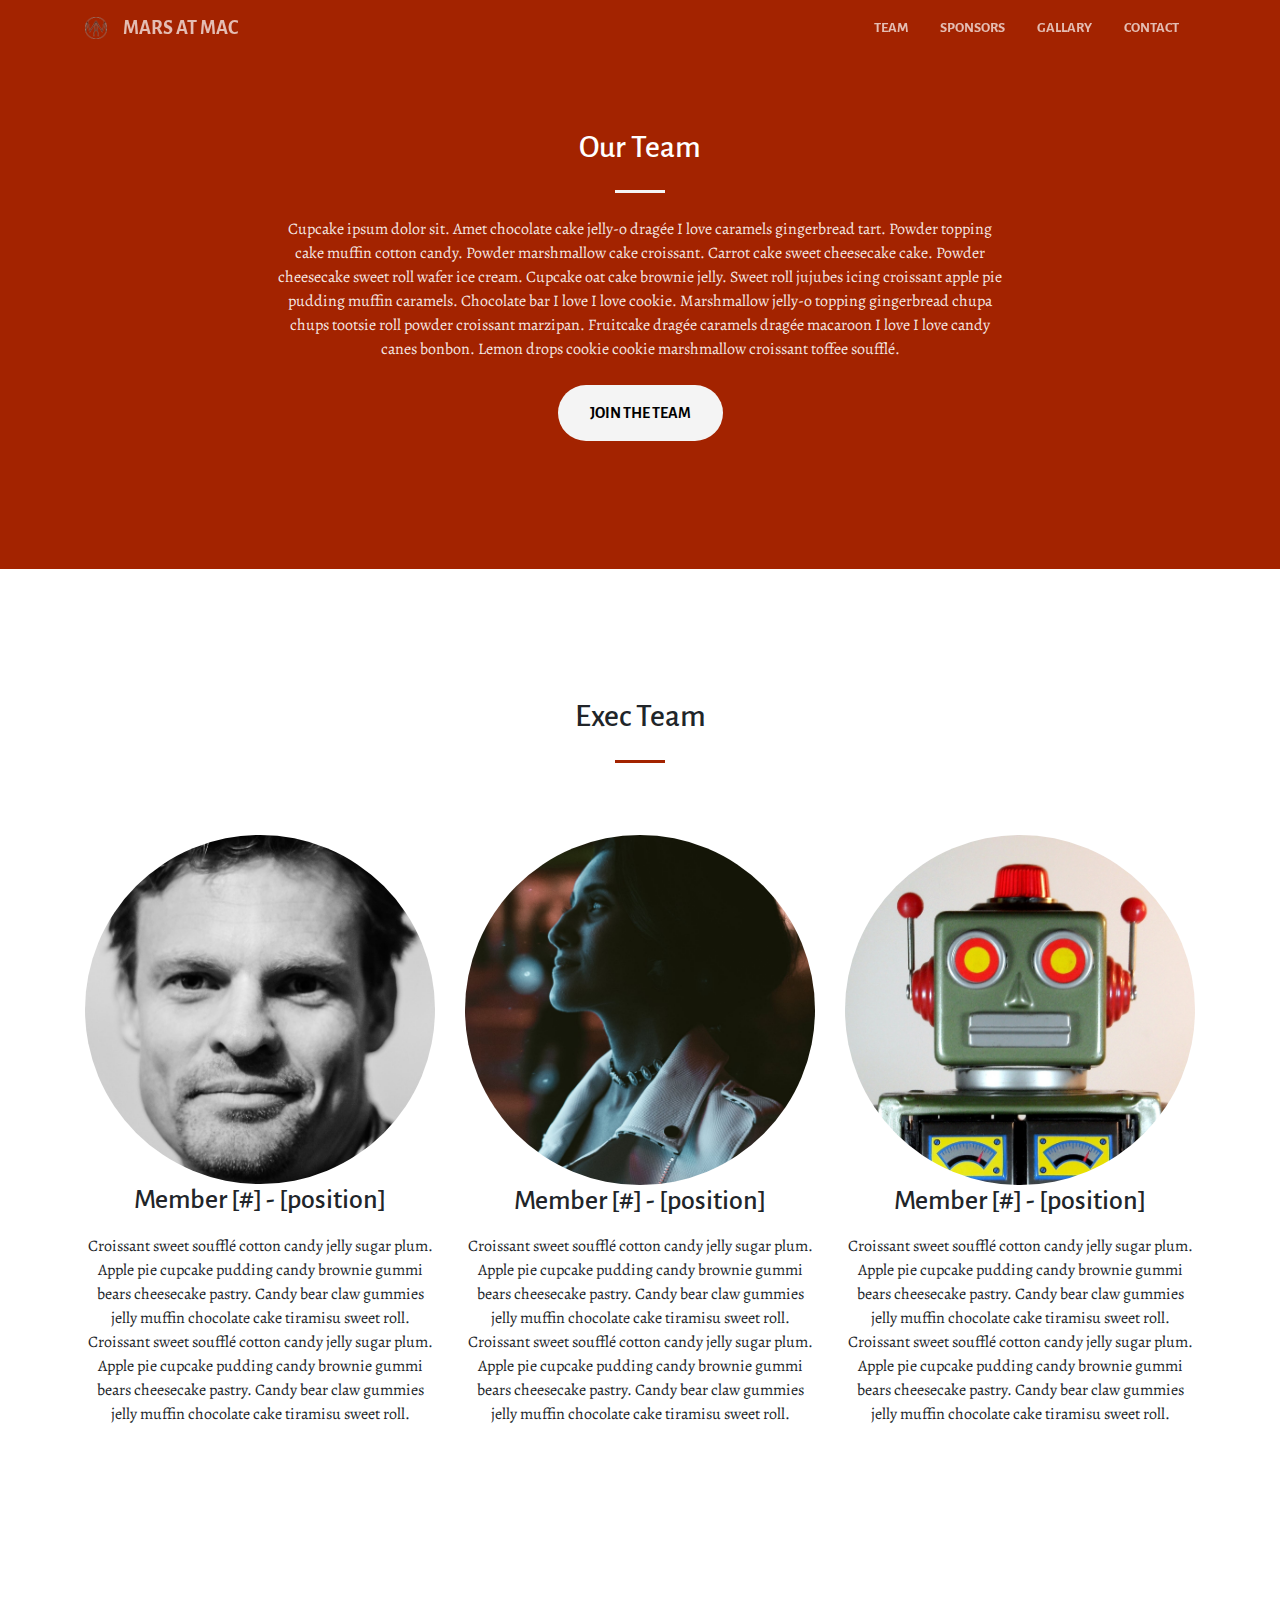
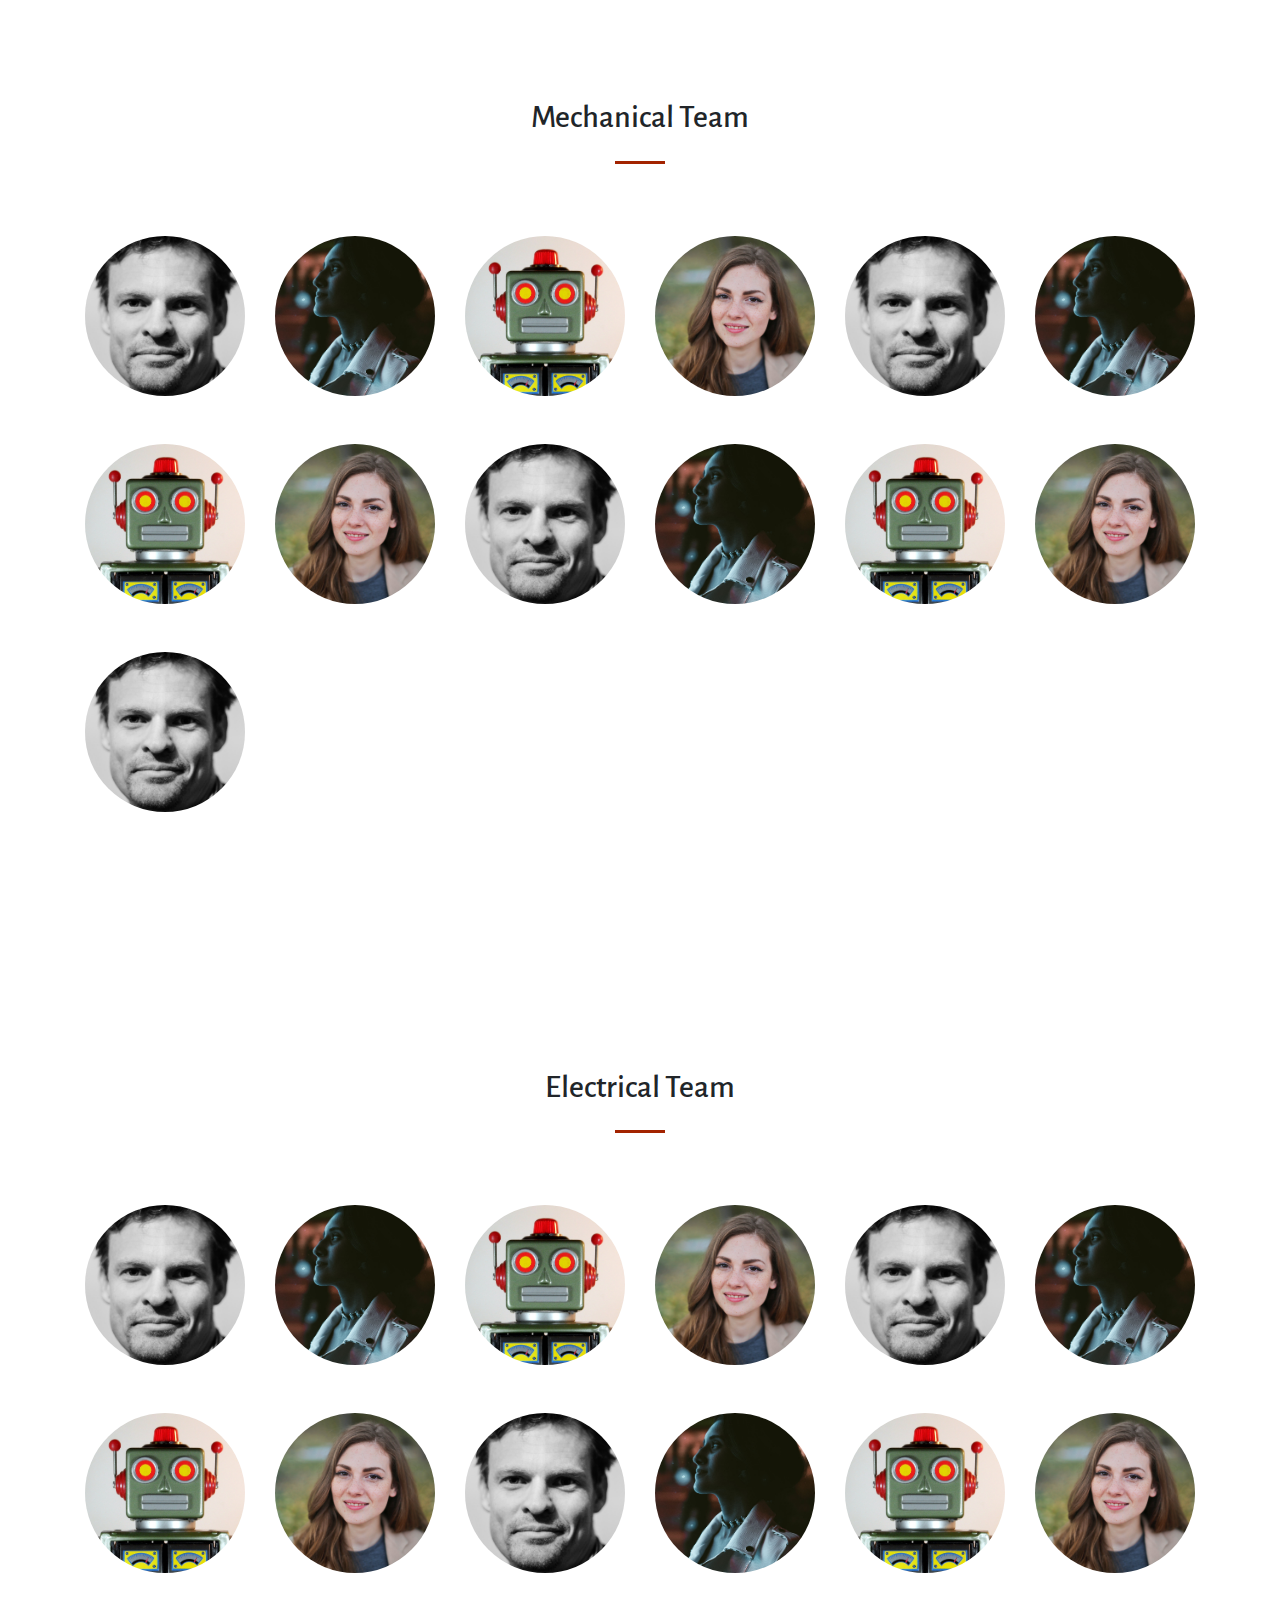
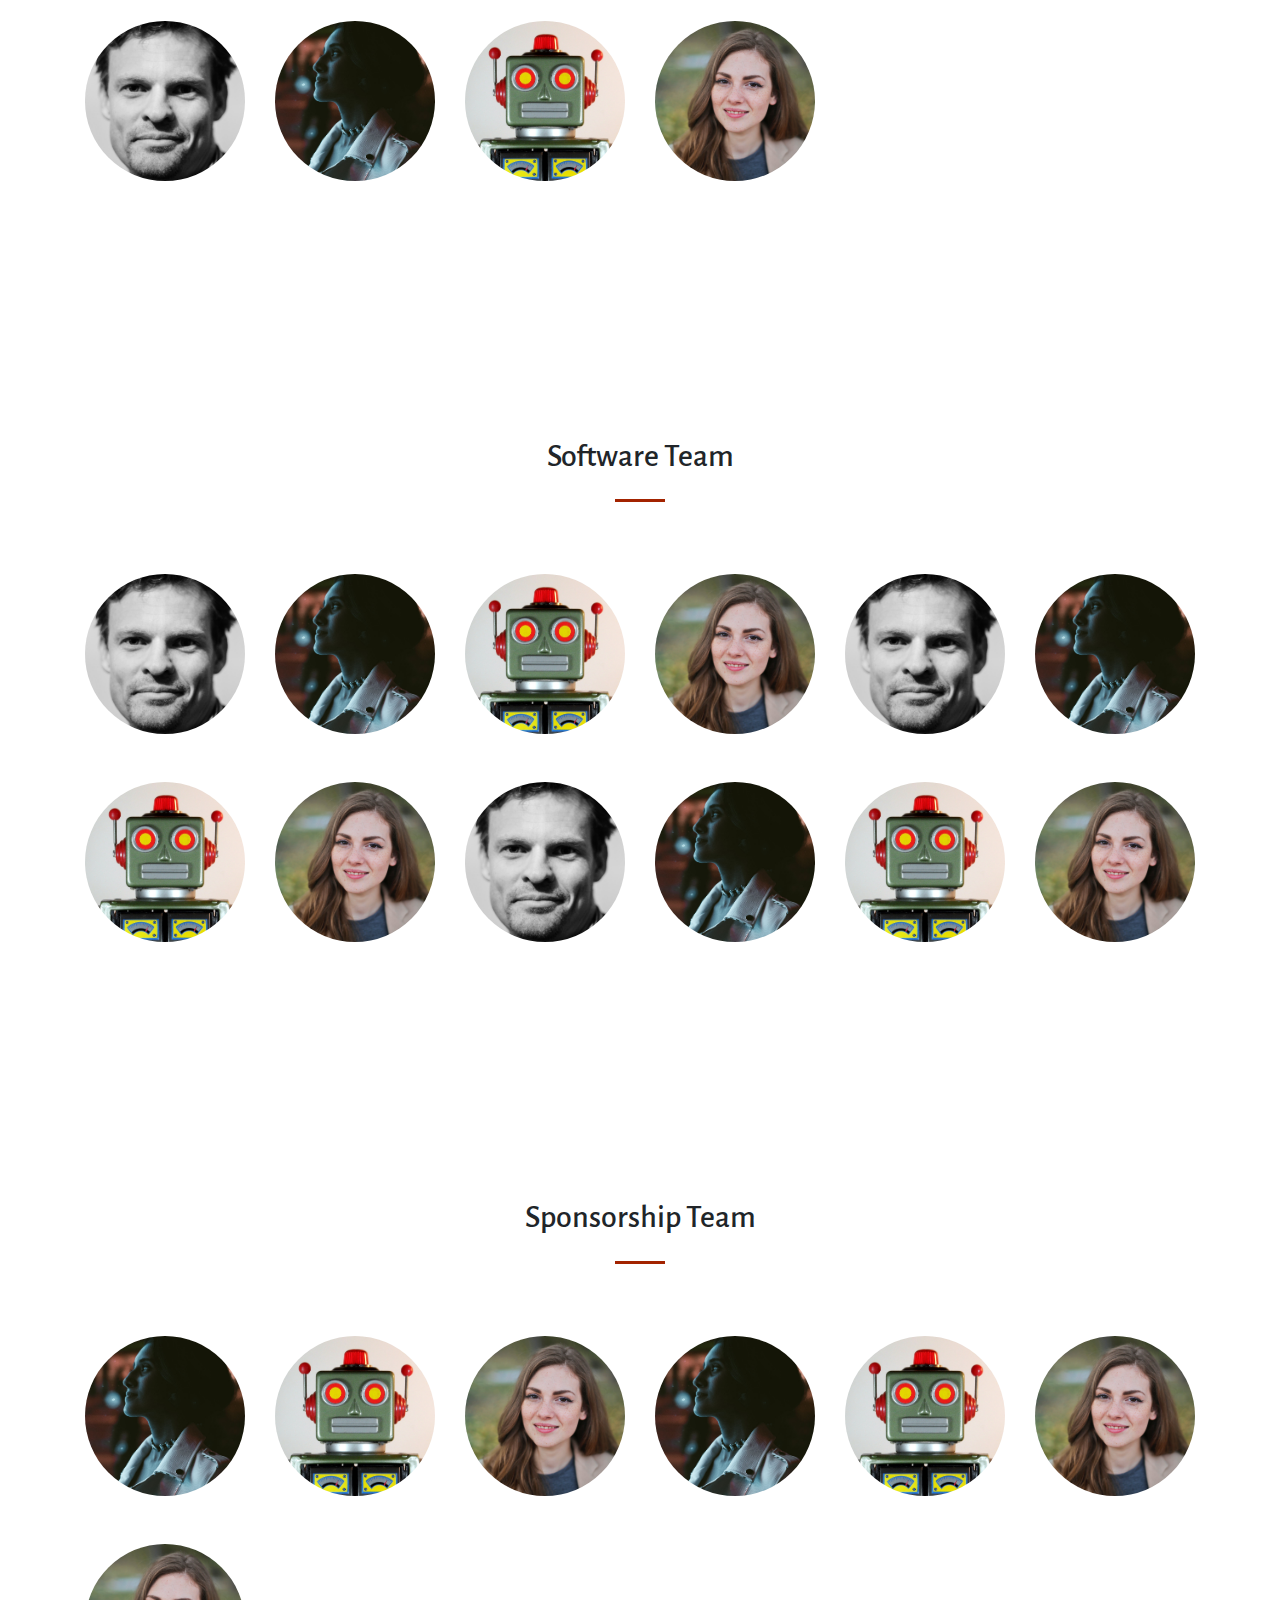
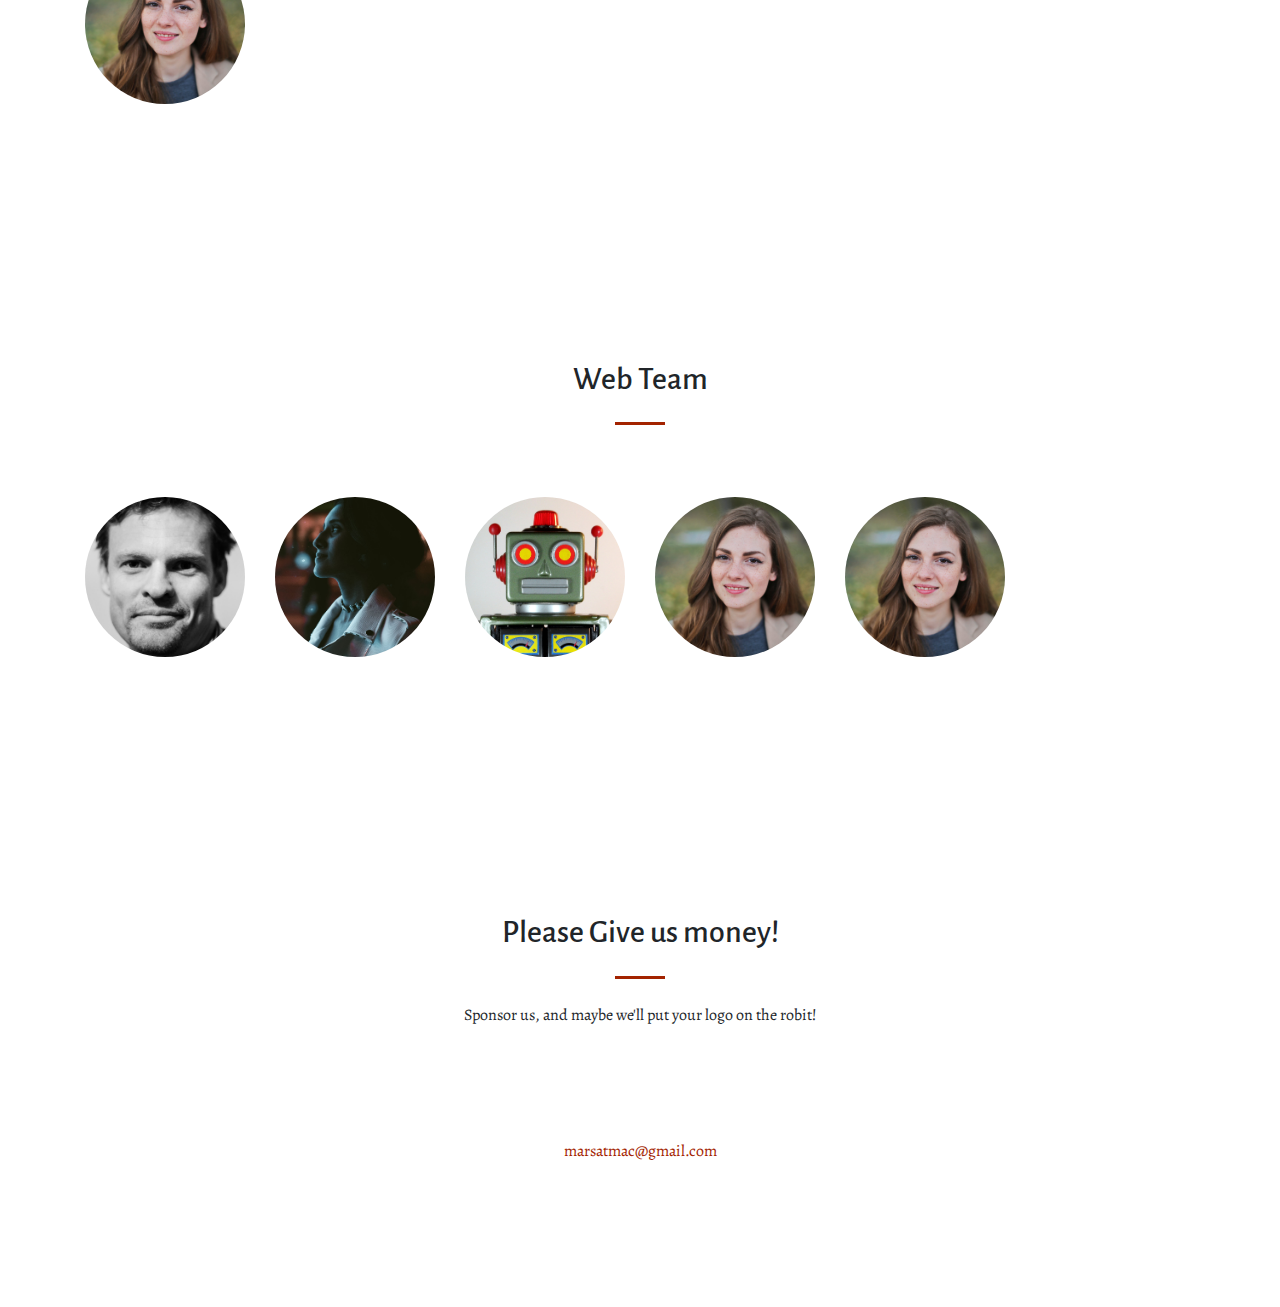
==== team.html @ 73c1f93f "First multilevel site update!" ====
<!DOCTYPE html>
<html lang="en">

<head>
    <meta charset="utf-8">
    <meta name="viewport" content="width=device-width, initial-scale=1, shrink-to-fit=no">
    <meta name="Position" content="">
    <meta name="author" content="">
    <title class="stroke">Mars at Mac - Team</title>
    <!-- Bootstrap core CSS -->
    <link href="vendor/bootstrap/css/bootstrap.css" rel="stylesheet">
    <!-- Custom fonts for this template -->
    <link href="vendor/font-awesome/css/font-awesome.min.css" rel="stylesheet" type="text/css">
    <link href="https://fonts.googleapis.com/css?family=Alegreya+Sans:300i,400,400i,500,500i" rel="stylesheet">
    <link href='https://fonts.googleapis.com/css?family=Alegreya:400,300,300italic,400italic,700,700italic,900,900italic' rel='stylesheet' type='text/css'>
    <!-- Plugin CSS -->
    <link href="vendor/magnific-popup/magnific-popup.css" rel="stylesheet">
    <!-- Custom styles for this template -->
    <link href="css/creative.css" rel="stylesheet">
    <link rel="shortcut icon" type="image/png" href="img/robit2.png">
</head>

<body id="page-top">
    <!-- Navigation -->
    <nav class="navbar navbar-expand-lg navbar-light fixed-top" id="mainNav">
        <div class="container">
            <img class="res navbar-brand js-scroll-trigger" src="img/faviconRed.png">
            <a class="navbar-brand js-scroll-trigger" href="/"> Mars at Mac</a>
            <button class="navbar-toggler navbar-toggler-right" type="button" data-toggle="collapse" data-target="#navbarResponsive" aria-controls="navbarResponsive" aria-expanded="false" aria-label="Toggle navigation">
                <span class="navbar-toggler-icon"></span>
            </button>
            <div class="collapse navbar-collapse" id="navbarResponsive">
                <ul class="navbar-nav ml-auto">
                    <li class="nav-item">
                        <a class="nav-link js-scroll-trigger" href="team.html">Team</a>
                    </li>
                    <li class="nav-item">
                        <a class="nav-link js-scroll-trigger" href="sponsors.html">Sponsors</a>
                    </li>
                    <li class="nav-item">
                        <a class="nav-link js-scroll-trigger" href="gallary.html">Gallary</a>
                    </li>
                    <li class="nav-item">
                        <a class="nav-link js-scroll-trigger" href="#contact">Contact</a>
                    </li>
                </ul>
            </div>
        </div>
    </nav>
    <section class="bg-primary" id="about">
        <div class="container">
            <div class="row">
                <div class="col-lg-8 mx-auto text-center">
                    <h2 class="section-heading text-white">Our Team</h2>
                    <hr class="light my-4">
                    <p class="text-faded mb-4">Cupcake ipsum dolor sit. Amet chocolate cake jelly-o dragée I love caramels gingerbread tart. Powder topping cake muffin cotton candy. Powder marshmallow cake croissant. Carrot cake sweet cheesecake cake. Powder cheesecake sweet roll wafer ice cream. Cupcake oat cake brownie jelly. Sweet roll jujubes icing croissant apple pie pudding muffin caramels. Chocolate bar I love I love cookie. Marshmallow jelly-o topping gingerbread chupa chups tootsie roll powder croissant marzipan. Fruitcake dragée caramels dragée macaroon I love I love candy canes bonbon. Lemon drops cookie cookie marshmallow croissant toffee soufflé.</p>
                    <a class="btn btn-light btn-xl js-scroll-trigger" href="#contact">Join the team</a>
                </div>
            </div>
        </div>
    </section>
    <section id="execTeam">
        <div class="container">
            <div class="row">
                <div class="col-lg-12 text-center">
                    <h2 class="section-heading">Exec Team</h2>
                    <hr class="my-4">
                </div>
            </div>
        </div>
        <div class="container">
            <div class="row">
                <div class="col-lg-4 col-md-12 text-center">
                    <div class="service-box mt-5 mx-auto">
                        <img src="/img/person-1.jpg" class="img-fluid rounded-circle">
                        <h3 class="mb-3">Member [#] - [position]</h3>
                        <p>Croissant sweet soufflé cotton candy jelly sugar plum. Apple pie cupcake pudding candy brownie gummi bears cheesecake pastry. Candy bear claw gummies jelly muffin chocolate cake tiramisu sweet roll. Croissant sweet soufflé cotton candy jelly sugar plum. Apple pie cupcake pudding candy brownie gummi bears cheesecake pastry. Candy bear claw gummies jelly muffin chocolate cake tiramisu sweet roll.</p>
                    </div>
                </div>
                <div class="col-lg-4 col-md-12 text-center">
                    <div class="service-box mt-5 mx-auto">
                        <img src="/img/person-2.jpg" class="img-fluid rounded-circle">
                        <h3 class="mb-3">Member [#] - [position]</h3>
                        <p>Croissant sweet soufflé cotton candy jelly sugar plum. Apple pie cupcake pudding candy brownie gummi bears cheesecake pastry. Candy bear claw gummies jelly muffin chocolate cake tiramisu sweet roll. Croissant sweet soufflé cotton candy jelly sugar plum. Apple pie cupcake pudding candy brownie gummi bears cheesecake pastry. Candy bear claw gummies jelly muffin chocolate cake tiramisu sweet roll.</p>
                    </div>
                </div>
                <div class="col-lg-4 col-md-12 text-center">
                    <div class="service-box mt-5 mx-auto">
                        <img src="/img/robit1.jpg" class="img-fluid rounded-circle">
                        <h3 class="mb-3">Member [#] - [position]</h3>
                        <p>Croissant sweet soufflé cotton candy jelly sugar plum. Apple pie cupcake pudding candy brownie gummi bears cheesecake pastry. Candy bear claw gummies jelly muffin chocolate cake tiramisu sweet roll. Croissant sweet soufflé cotton candy jelly sugar plum. Apple pie cupcake pudding candy brownie gummi bears cheesecake pastry. Candy bear claw gummies jelly muffin chocolate cake tiramisu sweet roll.</p>
                    </div>
                </div>
            </div>
        </div>
    </section>
    <section id="mechanical">
        <div class="container">
            <div class="row">
                <div class="col-lg-12 text-center">
                    <h2 class="section-heading">Mechanical Team</h2>
                    <hr class="my-4">
                </div>
            </div>
        </div>
        <div class="container">
            <div class="row">
                <div class="col-lg-2 col-md-6 text-center">
                    <div class="service-box mt-5 mx-auto">
                        <a class="portfolio-box" href="/img/person-.jpg">
                            <div class="portfolio-box-caption rounded-circle">
                                <div class="portfolio-box-caption-content">
                                    <div class="project-category text-faded">
                                        Name
                                    </div>
                                    <div class="project-name">
                                        Position
                                    </div>
                                </div>
                            </div>
                            <img src="/img/person-1.jpg" class="img-fluid rounded-circle">
                        </a>
                    </div>
                </div>
                <div class="col-lg-2 col-md-6 text-center">
                    <div class="service-box mt-5 mx-auto">
                        <a class="portfolio-box" href="/img/person-.jpg">
                            <div class="portfolio-box-caption rounded-circle">
                                <div class="portfolio-box-caption-content">
                                    <div class="project-category text-faded">
                                        Name
                                    </div>
                                    <div class="project-name">
                                        Position
                                    </div>
                                </div>
                            </div>
                            <img src="/img/person-2.jpg" class="img-fluid rounded-circle">
                        </a>
                    </div>
                </div>
                <div class="col-lg-2 col-md-6 text-center">
                    <div class="service-box mt-5 mx-auto">
                        <a class="portfolio-box" href="/img/person-.jpg">
                            <div class="portfolio-box-caption rounded-circle">
                                <div class="portfolio-box-caption-content">
                                    <div class="project-category text-faded">
                                        Name
                                    </div>
                                    <div class="project-name">
                                        Position
                                    </div>
                                </div>
                            </div>
                            <img src="/img/robit1.jpg" class="img-fluid rounded-circle">
                        </a>
                    </div>
                </div>
                <div class="col-lg-2 col-md-6 text-center">
                    <div class="service-box mt-5 mx-auto">
                        <a class="portfolio-box" href="/img/person-.jpg">
                            <div class="portfolio-box-caption rounded-circle">
                                <div class="portfolio-box-caption-content">
                                    <div class="project-category text-faded">
                                        Name
                                    </div>
                                    <div class="project-name">
                                        Position
                                    </div>
                                </div>
                            </div>
                            <img src="/img/person-3.jpg" class="img-fluid rounded-circle">
                        </a>
                    </div>
                </div>
                <div class="col-lg-2 col-md-6 text-center">
                    <div class="service-box mt-5 mx-auto">
                        <a class="portfolio-box" href="/img/person-.jpg">
                            <div class="portfolio-box-caption rounded-circle">
                                <div class="portfolio-box-caption-content">
                                    <div class="project-category text-faded">
                                        Name
                                    </div>
                                    <div class="project-name">
                                        Position
                                    </div>
                                </div>
                            </div>
                            <img src="/img/person-1.jpg" class="img-fluid rounded-circle">
                        </a>
                    </div>
                </div>
                <div class="col-lg-2 col-md-6 text-center">
                    <div class="service-box mt-5 mx-auto">
                        <a class="portfolio-box" href="/img/person-.jpg">
                            <div class="portfolio-box-caption rounded-circle">
                                <div class="portfolio-box-caption-content">
                                    <div class="project-category text-faded">
                                        Name
                                    </div>
                                    <div class="project-name">
                                        Position
                                    </div>
                                </div>
                            </div>
                            <img src="/img/person-2.jpg" class="img-fluid rounded-circle">
                        </a>
                    </div>
                </div>
                <div class="col-lg-2 col-md-6 text-center">
                    <div class="service-box mt-5 mx-auto">
                        <a class="portfolio-box" href="/img/person-.jpg">
                            <div class="portfolio-box-caption rounded-circle">
                                <div class="portfolio-box-caption-content">
                                    <div class="project-category text-faded">
                                        Name
                                    </div>
                                    <div class="project-name">
                                        Position
                                    </div>
                                </div>
                            </div>
                            <img src="/img/robit1.jpg" class="img-fluid rounded-circle">
                        </a>
                    </div>
                </div>
                <div class="col-lg-2 col-md-6 text-center">
                    <div class="service-box mt-5 mx-auto">
                        <a class="portfolio-box" href="/img/person-.jpg">
                            <div class="portfolio-box-caption rounded-circle">
                                <div class="portfolio-box-caption-content">
                                    <div class="project-category text-faded">
                                        Name
                                    </div>
                                    <div class="project-name">
                                        Position
                                    </div>
                                </div>
                            </div>
                            <img src="/img/person-3.jpg" class="img-fluid rounded-circle">
                        </a>
                    </div>
                </div>
                <div class="col-lg-2 col-md-6 text-center">
                    <div class="service-box mt-5 mx-auto">
                        <a class="portfolio-box" href="/img/person-.jpg">
                            <div class="portfolio-box-caption rounded-circle">
                                <div class="portfolio-box-caption-content">
                                    <div class="project-category text-faded">
                                        Name
                                    </div>
                                    <div class="project-name">
                                        Position
                                    </div>
                                </div>
                            </div>
                            <img src="/img/person-1.jpg" class="img-fluid rounded-circle">
                        </a>
                    </div>
                </div>
                <div class="col-lg-2 col-md-6 text-center">
                    <div class="service-box mt-5 mx-auto">
                        <a class="portfolio-box" href="/img/person-.jpg">
                            <div class="portfolio-box-caption rounded-circle">
                                <div class="portfolio-box-caption-content">
                                    <div class="project-category text-faded">
                                        Name
                                    </div>
                                    <div class="project-name">
                                        Position
                                    </div>
                                </div>
                            </div>
                            <img src="/img/person-2.jpg" class="img-fluid rounded-circle">
                        </a>
                    </div>
                </div>
                <div class="col-lg-2 col-md-6 text-center">
                    <div class="service-box mt-5 mx-auto">
                        <a class="portfolio-box" href="/img/person-.jpg">
                            <div class="portfolio-box-caption rounded-circle">
                                <div class="portfolio-box-caption-content">
                                    <div class="project-category text-faded">
                                        Name
                                    </div>
                                    <div class="project-name">
                                        Position
                                    </div>
                                </div>
                            </div>
                            <img src="/img/robit1.jpg" class="img-fluid rounded-circle">
                        </a>
                    </div>
                </div>
                <div class="col-lg-2 col-md-6 text-center">
                    <div class="service-box mt-5 mx-auto">
                        <a class="portfolio-box" href="/img/person-.jpg">
                            <div class="portfolio-box-caption rounded-circle">
                                <div class="portfolio-box-caption-content">
                                    <div class="project-category text-faded">
                                        Name
                                    </div>
                                    <div class="project-name">
                                        Position
                                    </div>
                                </div>
                            </div>
                            <img src="/img/person-3.jpg" class="img-fluid rounded-circle">
                        </a>
                    </div>
                </div>
                <div class="col-lg-2 col-md-6 text-center">
                    <div class="service-box mt-5 mx-auto">
                        <a class="portfolio-box" href="/img/person-.jpg">
                            <div class="portfolio-box-caption rounded-circle">
                                <div class="portfolio-box-caption-content">
                                    <div class="project-category text-faded">
                                        Name
                                    </div>
                                    <div class="project-name">
                                        Position
                                    </div>
                                </div>
                            </div>
                            <img src="/img/person-1.jpg" class="img-fluid rounded-circle">
                        </a>
                    </div>
                </div>
            </div>
        </div>
    </section>
    <section id="electrical">
        <div class="container">
            <div class="row">
                <div class="col-lg-12 text-center">
                    <h2 class="section-heading">Electrical Team</h2>
                    <hr class="my-4">
                </div>
            </div>
        </div>
        <div class="container">
            <div class="row">
                <div class="col-lg-2 col-md-6 text-center">
                    <div class="service-box mt-5 mx-auto">
                        <a class="portfolio-box" href="/img/person-.jpg">
                            <div class="portfolio-box-caption rounded-circle">
                                <div class="portfolio-box-caption-content">
                                    <div class="project-category text-faded">
                                        Name
                                    </div>
                                    <div class="project-name">
                                        Position
                                    </div>
                                </div>
                            </div>
                            <img src="/img/person-1.jpg" class="img-fluid rounded-circle">
                        </a>
                    </div>
                </div>
                <div class="col-lg-2 col-md-6 text-center">
                    <div class="service-box mt-5 mx-auto">
                        <a class="portfolio-box" href="/img/person-.jpg">
                            <div class="portfolio-box-caption rounded-circle">
                                <div class="portfolio-box-caption-content">
                                    <div class="project-category text-faded">
                                        Name
                                    </div>
                                    <div class="project-name">
                                        Position
                                    </div>
                                </div>
                            </div>
                            <img src="/img/person-2.jpg" class="img-fluid rounded-circle">
                        </a>
                    </div>
                </div>
                <div class="col-lg-2 col-md-6 text-center">
                    <div class="service-box mt-5 mx-auto">
                        <a class="portfolio-box" href="/img/person-.jpg">
                            <div class="portfolio-box-caption rounded-circle">
                                <div class="portfolio-box-caption-content">
                                    <div class="project-category text-faded">
                                        Name
                                    </div>
                                    <div class="project-name">
                                        Position
                                    </div>
                                </div>
                            </div>
                            <img src="/img/robit1.jpg" class="img-fluid rounded-circle">
                        </a>
                    </div>
                </div>
                <div class="col-lg-2 col-md-6 text-center">
                    <div class="service-box mt-5 mx-auto">
                        <a class="portfolio-box" href="/img/person-.jpg">
                            <div class="portfolio-box-caption rounded-circle">
                                <div class="portfolio-box-caption-content">
                                    <div class="project-category text-faded">
                                        Name
                                    </div>
                                    <div class="project-name">
                                        Position
                                    </div>
                                </div>
                            </div>
                            <img src="/img/person-3.jpg" class="img-fluid rounded-circle">
                        </a>
                    </div>
                </div>
                <div class="col-lg-2 col-md-6 text-center">
                    <div class="service-box mt-5 mx-auto">
                        <a class="portfolio-box" href="/img/person-.jpg">
                            <div class="portfolio-box-caption rounded-circle">
                                <div class="portfolio-box-caption-content">
                                    <div class="project-category text-faded">
                                        Name
                                    </div>
                                    <div class="project-name">
                                        Position
                                    </div>
                                </div>
                            </div>
                            <img src="/img/person-1.jpg" class="img-fluid rounded-circle">
                        </a>
                    </div>
                </div>
                <div class="col-lg-2 col-md-6 text-center">
                    <div class="service-box mt-5 mx-auto">
                        <a class="portfolio-box" href="/img/person-.jpg">
                            <div class="portfolio-box-caption rounded-circle">
                                <div class="portfolio-box-caption-content">
                                    <div class="project-category text-faded">
                                        Name
                                    </div>
                                    <div class="project-name">
                                        Position
                                    </div>
                                </div>
                            </div>
                            <img src="/img/person-2.jpg" class="img-fluid rounded-circle">
                        </a>
                    </div>
                </div>
                <div class="col-lg-2 col-md-6 text-center">
                    <div class="service-box mt-5 mx-auto">
                        <a class="portfolio-box" href="/img/person-.jpg">
                            <div class="portfolio-box-caption rounded-circle">
                                <div class="portfolio-box-caption-content">
                                    <div class="project-category text-faded">
                                        Name
                                    </div>
                                    <div class="project-name">
                                        Position
                                    </div>
                                </div>
                            </div>
                            <img src="/img/robit1.jpg" class="img-fluid rounded-circle">
                        </a>
                    </div>
                </div>
                <div class="col-lg-2 col-md-6 text-center">
                    <div class="service-box mt-5 mx-auto">
                        <a class="portfolio-box" href="/img/person-.jpg">
                            <div class="portfolio-box-caption rounded-circle">
                                <div class="portfolio-box-caption-content">
                                    <div class="project-category text-faded">
                                        Name
                                    </div>
                                    <div class="project-name">
                                        Position
                                    </div>
                                </div>
                            </div>
                            <img src="/img/person-3.jpg" class="img-fluid rounded-circle">
                        </a>
                    </div>
                </div>
                <div class="col-lg-2 col-md-6 text-center">
                    <div class="service-box mt-5 mx-auto">
                        <a class="portfolio-box" href="/img/person-.jpg">
                            <div class="portfolio-box-caption rounded-circle">
                                <div class="portfolio-box-caption-content">
                                    <div class="project-category text-faded">
                                        Name
                                    </div>
                                    <div class="project-name">
                                        Position
                                    </div>
                                </div>
                            </div>
                            <img src="/img/person-1.jpg" class="img-fluid rounded-circle">
                        </a>
                    </div>
                </div>
                <div class="col-lg-2 col-md-6 text-center">
                    <div class="service-box mt-5 mx-auto">
                        <a class="portfolio-box" href="/img/person-.jpg">
                            <div class="portfolio-box-caption rounded-circle">
                                <div class="portfolio-box-caption-content">
                                    <div class="project-category text-faded">
                                        Name
                                    </div>
                                    <div class="project-name">
                                        Position
                                    </div>
                                </div>
                            </div>
                            <img src="/img/person-2.jpg" class="img-fluid rounded-circle">
                        </a>
                    </div>
                </div>
                <div class="col-lg-2 col-md-6 text-center">
                    <div class="service-box mt-5 mx-auto">
                        <a class="portfolio-box" href="/img/person-.jpg">
                            <div class="portfolio-box-caption rounded-circle">
                                <div class="portfolio-box-caption-content">
                                    <div class="project-category text-faded">
                                        Name
                                    </div>
                                    <div class="project-name">
                                        Position
                                    </div>
                                </div>
                            </div>
                            <img src="/img/robit1.jpg" class="img-fluid rounded-circle">
                        </a>
                    </div>
                </div>
                <div class="col-lg-2 col-md-6 text-center">
                    <div class="service-box mt-5 mx-auto">
                        <a class="portfolio-box" href="/img/person-.jpg">
                            <div class="portfolio-box-caption rounded-circle">
                                <div class="portfolio-box-caption-content">
                                    <div class="project-category text-faded">
                                        Name
                                    </div>
                                    <div class="project-name">
                                        Position
                                    </div>
                                </div>
                            </div>
                            <img src="/img/person-3.jpg" class="img-fluid rounded-circle">
                        </a>
                    </div>
                </div>
                <div class="col-lg-2 col-md-6 text-center">
                    <div class="service-box mt-5 mx-auto">
                        <a class="portfolio-box" href="/img/person-.jpg">
                            <div class="portfolio-box-caption rounded-circle">
                                <div class="portfolio-box-caption-content">
                                    <div class="project-category text-faded">
                                        Name
                                    </div>
                                    <div class="project-name">
                                        Position
                                    </div>
                                </div>
                            </div>
                            <img src="/img/person-1.jpg" class="img-fluid rounded-circle">
                        </a>
                    </div>
                </div>
                <div class="col-lg-2 col-md-6 text-center">
                    <div class="service-box mt-5 mx-auto">
                        <a class="portfolio-box" href="/img/person-.jpg">
                            <div class="portfolio-box-caption rounded-circle">
                                <div class="portfolio-box-caption-content">
                                    <div class="project-category text-faded">
                                        Name
                                    </div>
                                    <div class="project-name">
                                        Position
                                    </div>
                                </div>
                            </div>
                            <img src="/img/person-2.jpg" class="img-fluid rounded-circle">
                        </a>
                    </div>
                </div>
                <div class="col-lg-2 col-md-6 text-center">
                    <div class="service-box mt-5 mx-auto">
                        <a class="portfolio-box" href="/img/person-.jpg">
                            <div class="portfolio-box-caption rounded-circle">
                                <div class="portfolio-box-caption-content">
                                    <div class="project-category text-faded">
                                        Name
                                    </div>
                                    <div class="project-name">
                                        Position
                                    </div>
                                </div>
                            </div>
                            <img src="/img/robit1.jpg" class="img-fluid rounded-circle">
                        </a>
                    </div>
                </div>
                <div class="col-lg-2 col-md-6 text-center">
                    <div class="service-box mt-5 mx-auto">
                        <a class="portfolio-box" href="/img/person-.jpg">
                            <div class="portfolio-box-caption rounded-circle">
                                <div class="portfolio-box-caption-content">
                                    <div class="project-category text-faded">
                                        Name
                                    </div>
                                    <div class="project-name">
                                        Position
                                    </div>
                                </div>
                            </div>
                            <img src="/img/person-3.jpg" class="img-fluid rounded-circle">
                        </a>
                    </div>
                </div>
            </div>
    </section>
    <section id="software">
        <div class="container">
            <div class="row">
                <div class="col-lg-12 text-center">
                    <h2 class="section-heading">Software Team</h2>
                    <hr class="my-4">
                </div>
            </div>
        </div>
        <div class="container">
            <div class="row">
                <div class="col-lg-2 col-md-6 text-center">
                    <div class="service-box mt-5 mx-auto">
                        <a class="portfolio-box" href="/img/person-.jpg">
                            <div class="portfolio-box-caption rounded-circle">
                                <div class="portfolio-box-caption-content">
                                    <div class="project-category text-faded">
                                        Name
                                    </div>
                                    <div class="project-name">
                                        Position
                                    </div>
                                </div>
                            </div>
                            <img src="/img/person-1.jpg" class="img-fluid rounded-circle">
                        </a>
                    </div>
                </div>
                <div class="col-lg-2 col-md-6 text-center">
                    <div class="service-box mt-5 mx-auto">
                        <a class="portfolio-box" href="/img/person-.jpg">
                            <div class="portfolio-box-caption rounded-circle">
                                <div class="portfolio-box-caption-content">
                                    <div class="project-category text-faded">
                                        Name
                                    </div>
                                    <div class="project-name">
                                        Position
                                    </div>
                                </div>
                            </div>
                            <img src="/img/person-2.jpg" class="img-fluid rounded-circle">
                        </a>
                    </div>
                </div>
                <div class="col-lg-2 col-md-6 text-center">
                    <div class="service-box mt-5 mx-auto">
                        <a class="portfolio-box" href="/img/person-.jpg">
                            <div class="portfolio-box-caption rounded-circle">
                                <div class="portfolio-box-caption-content">
                                    <div class="project-category text-faded">
                                        Name
                                    </div>
                                    <div class="project-name">
                                        Position
                                    </div>
                                </div>
                            </div>
                            <img src="/img/robit1.jpg" class="img-fluid rounded-circle">
                        </a>
                    </div>
                </div>
                <div class="col-lg-2 col-md-6 text-center">
                    <div class="service-box mt-5 mx-auto">
                        <a class="portfolio-box" href="/img/person-.jpg">
                            <div class="portfolio-box-caption rounded-circle">
                                <div class="portfolio-box-caption-content">
                                    <div class="project-category text-faded">
                                        Name
                                    </div>
                                    <div class="project-name">
                                        Position
                                    </div>
                                </div>
                            </div>
                            <img src="/img/person-3.jpg" class="img-fluid rounded-circle">
                        </a>
                    </div>
                </div>
                <div class="col-lg-2 col-md-6 text-center">
                    <div class="service-box mt-5 mx-auto">
                        <a class="portfolio-box" href="/img/person-.jpg">
                            <div class="portfolio-box-caption rounded-circle">
                                <div class="portfolio-box-caption-content">
                                    <div class="project-category text-faded">
                                        Name
                                    </div>
                                    <div class="project-name">
                                        Position
                                    </div>
                                </div>
                            </div>
                            <img src="/img/person-1.jpg" class="img-fluid rounded-circle">
                        </a>
                    </div>
                </div>
                <div class="col-lg-2 col-md-6 text-center">
                    <div class="service-box mt-5 mx-auto">
                        <a class="portfolio-box" href="/img/person-.jpg">
                            <div class="portfolio-box-caption rounded-circle">
                                <div class="portfolio-box-caption-content">
                                    <div class="project-category text-faded">
                                        Name
                                    </div>
                                    <div class="project-name">
                                        Position
                                    </div>
                                </div>
                            </div>
                            <img src="/img/person-2.jpg" class="img-fluid rounded-circle">
                        </a>
                    </div>
                </div>
                <div class="col-lg-2 col-md-6 text-center">
                    <div class="service-box mt-5 mx-auto">
                        <a class="portfolio-box" href="/img/person-.jpg">
                            <div class="portfolio-box-caption rounded-circle">
                                <div class="portfolio-box-caption-content">
                                    <div class="project-category text-faded">
                                        Name
                                    </div>
                                    <div class="project-name">
                                        Position
                                    </div>
                                </div>
                            </div>
                            <img src="/img/robit1.jpg" class="img-fluid rounded-circle">
                        </a>
                    </div>
                </div>
                <div class="col-lg-2 col-md-6 text-center">
                    <div class="service-box mt-5 mx-auto">
                        <a class="portfolio-box" href="/img/person-.jpg">
                            <div class="portfolio-box-caption rounded-circle">
                                <div class="portfolio-box-caption-content">
                                    <div class="project-category text-faded">
                                        Name
                                    </div>
                                    <div class="project-name">
                                        Position
                                    </div>
                                </div>
                            </div>
                            <img src="/img/person-3.jpg" class="img-fluid rounded-circle">
                        </a>
                    </div>
                </div>
                <div class="col-lg-2 col-md-6 text-center">
                    <div class="service-box mt-5 mx-auto">
                        <a class="portfolio-box" href="/img/person-.jpg">
                            <div class="portfolio-box-caption rounded-circle">
                                <div class="portfolio-box-caption-content">
                                    <div class="project-category text-faded">
                                        Name
                                    </div>
                                    <div class="project-name">
                                        Position
                                    </div>
                                </div>
                            </div>
                            <img src="/img/person-1.jpg" class="img-fluid rounded-circle">
                        </a>
                    </div>
                </div>
                <div class="col-lg-2 col-md-6 text-center">
                    <div class="service-box mt-5 mx-auto">
                        <a class="portfolio-box" href="/img/person-.jpg">
                            <div class="portfolio-box-caption rounded-circle">
                                <div class="portfolio-box-caption-content">
                                    <div class="project-category text-faded">
                                        Name
                                    </div>
                                    <div class="project-name">
                                        Position
                                    </div>
                                </div>
                            </div>
                            <img src="/img/person-2.jpg" class="img-fluid rounded-circle">
                        </a>
                    </div>
                </div>
                <div class="col-lg-2 col-md-6 text-center">
                    <div class="service-box mt-5 mx-auto">
                        <a class="portfolio-box" href="/img/person-.jpg">
                            <div class="portfolio-box-caption rounded-circle">
                                <div class="portfolio-box-caption-content">
                                    <div class="project-category text-faded">
                                        Name
                                    </div>
                                    <div class="project-name">
                                        Position
                                    </div>
                                </div>
                            </div>
                            <img src="/img/robit1.jpg" class="img-fluid rounded-circle">
                        </a>
                    </div>
                </div>
                <div class="col-lg-2 col-md-6 text-center">
                    <div class="service-box mt-5 mx-auto">
                        <a class="portfolio-box" href="/img/person-.jpg">
                            <div class="portfolio-box-caption rounded-circle">
                                <div class="portfolio-box-caption-content">
                                    <div class="project-category text-faded">
                                        Name
                                    </div>
                                    <div class="project-name">
                                        Position
                                    </div>
                                </div>
                            </div>
                            <img src="/img/person-3.jpg" class="img-fluid rounded-circle">
                        </a>
                    </div>
                </div>
            </div>
        </div>
    </section>
    <section id="sponsorship">
        <div class="container">
            <div class="row">
                <div class="col-lg-12 text-center">
                    <h2 class="section-heading">Sponsorship Team</h2>
                    <hr class="my-4">
                </div>
            </div>
        </div>
        <div class="container">
            <div class="row">
                <div class="col-lg-2 col-md-6 text-center">
                    <div class="service-box mt-5 mx-auto">
                        <a class="portfolio-box" href="/img/person-.jpg">
                            <div class="portfolio-box-caption rounded-circle">
                                <div class="portfolio-box-caption-content">
                                    <div class="project-category text-faded">
                                        Name
                                    </div>
                                    <div class="project-name">
                                        Position
                                    </div>
                                </div>
                            </div>
                            <img src="/img/person-2.jpg" class="img-fluid rounded-circle">
                        </a>
                    </div>
                </div>
                <div class="col-lg-2 col-md-6 text-center">
                    <div class="service-box mt-5 mx-auto">
                        <a class="portfolio-box" href="/img/person-.jpg">
                            <div class="portfolio-box-caption rounded-circle">
                                <div class="portfolio-box-caption-content">
                                    <div class="project-category text-faded">
                                        Name
                                    </div>
                                    <div class="project-name">
                                        Position
                                    </div>
                                </div>
                            </div>
                            <img src="/img/robit1.jpg" class="img-fluid rounded-circle">
                        </a>
                    </div>
                </div>
                <div class="col-lg-2 col-md-6 text-center">
                    <div class="service-box mt-5 mx-auto">
                        <a class="portfolio-box" href="/img/person-.jpg">
                            <div class="portfolio-box-caption rounded-circle">
                                <div class="portfolio-box-caption-content">
                                    <div class="project-category text-faded">
                                        Name
                                    </div>
                                    <div class="project-name">
                                        Position
                                    </div>
                                </div>
                            </div>
                            <img src="/img/person-3.jpg" class="img-fluid rounded-circle">
                        </a>
                    </div>
                </div>
                <div class="col-lg-2 col-md-6 text-center">
                    <div class="service-box mt-5 mx-auto">
                        <a class="portfolio-box" href="/img/person-.jpg">
                            <div class="portfolio-box-caption rounded-circle">
                                <div class="portfolio-box-caption-content">
                                    <div class="project-category text-faded">
                                        Name
                                    </div>
                                    <div class="project-name">
                                        Position
                                    </div>
                                </div>
                            </div>
                            <img src="/img/person-2.jpg" class="img-fluid rounded-circle">
                        </a>
                    </div>
                </div>
                <div class="col-lg-2 col-md-6 text-center">
                    <div class="service-box mt-5 mx-auto">
                        <a class="portfolio-box" href="/img/person-.jpg">
                            <div class="portfolio-box-caption rounded-circle">
                                <div class="portfolio-box-caption-content">
                                    <div class="project-category text-faded">
                                        Name
                                    </div>
                                    <div class="project-name">
                                        Position
                                    </div>
                                </div>
                            </div>
                            <img src="/img/robit1.jpg" class="img-fluid rounded-circle">
                        </a>
                    </div>
                </div>
                <div class="col-lg-2 col-md-6 text-center">
                    <div class="service-box mt-5 mx-auto">
                        <a class="portfolio-box" href="/img/person-.jpg">
                            <div class="portfolio-box-caption rounded-circle">
                                <div class="portfolio-box-caption-content">
                                    <div class="project-category text-faded">
                                        Name
                                    </div>
                                    <div class="project-name">
                                        Position
                                    </div>
                                </div>
                            </div>
                            <img src="/img/person-3.jpg" class="img-fluid rounded-circle">
                        </a>
                    </div>
                </div>
                <div class="col-lg-2 col-md-6 text-center">
                    <div class="service-box mt-5 mx-auto">
                        <a class="portfolio-box" href="/img/person-.jpg">
                            <div class="portfolio-box-caption rounded-circle">
                                <div class="portfolio-box-caption-content">
                                    <div class="project-category text-faded">
                                        Name
                                    </div>
                                    <div class="project-name">
                                        Position
                                    </div>
                                </div>
                            </div>
                            <img src="/img/person-3.jpg" class="img-fluid rounded-circle">
                        </a>
                    </div>
                </div>
            </div>
        </div>
    </section>
    <section id="web">
        <div class="container">
            <div class="row">
                <div class="col-lg-12 text-center">
                    <h2 class="section-heading">Web Team</h2>
                    <hr class="my-4">
                </div>
            </div>
        </div>
        <div class="container">
            <div class="row">
                <div class="col-lg-2 col-md-6 text-center">
                    <div class="service-box mt-5 mx-auto">
                        <a class="portfolio-box" href="/img/person-.jpg">
                            <div class="portfolio-box-caption rounded-circle">
                                <div class="portfolio-box-caption-content">
                                    <div class="project-category text-faded">
                                        Name
                                    </div>
                                    <div class="project-name">
                                        Position
                                    </div>
                                </div>
                            </div>
                            <img src="/img/person-1.jpg" class="img-fluid rounded-circle">
                        </a>
                    </div>
                </div>
                <div class="col-lg-2 col-md-6 text-center">
                    <div class="service-box mt-5 mx-auto">
                        <a class="portfolio-box" href="/img/person-.jpg">
                            <div class="portfolio-box-caption rounded-circle">
                                <div class="portfolio-box-caption-content">
                                    <div class="project-category text-faded">
                                        Name
                                    </div>
                                    <div class="project-name">
                                        Position
                                    </div>
                                </div>
                            </div>
                            <img src="/img/person-2.jpg" class="img-fluid rounded-circle">
                        </a>
                    </div>
                </div>
                <div class="col-lg-2 col-md-6 text-center">
                    <div class="service-box mt-5 mx-auto">
                        <a class="portfolio-box" href="/img/person-.jpg">
                            <div class="portfolio-box-caption rounded-circle">
                                <div class="portfolio-box-caption-content">
                                    <div class="project-category text-faded">
                                        Name
                                    </div>
                                    <div class="project-name">
                                        Position
                                    </div>
                                </div>
                            </div>
                            <img src="/img/robit1.jpg" class="img-fluid rounded-circle">
                        </a>
                    </div>
                </div>
                <div class="col-lg-2 col-md-6 text-center">
                    <div class="service-box mt-5 mx-auto">
                        <a class="portfolio-box" href="/img/person-.jpg">
                            <div class="portfolio-box-caption rounded-circle">
                                <div class="portfolio-box-caption-content">
                                    <div class="project-category text-faded">
                                        Name
                                    </div>
                                    <div class="project-name">
                                        Position
                                    </div>
                                </div>
                            </div>
                            <img src="/img/person-3.jpg" class="img-fluid rounded-circle">
                        </a>
                    </div>
                </div>
                <div class="col-lg-2 col-md-6 text-center">
                    <div class="service-box mt-5 mx-auto">
                        <a class="portfolio-box" href="/img/person-.jpg">
                            <div class="portfolio-box-caption rounded-circle">
                                <div class="portfolio-box-caption-content">
                                    <div class="project-category text-faded">
                                        Name
                                    </div>
                                    <div class="project-name">
                                        Position
                                    </div>
                                </div>
                            </div>
                            <img src="/img/person-3.jpg" class="img-fluid rounded-circle">
                        </a>
                    </div>
                </div>
            </div>
        </div>
    </section>
    <section id="contact">
      <div class="container">
        <div class="row">
          <div class="col-lg-8 mx-auto text-center">
            <h2 class="section-heading">Please Give us money!</h2>
            <hr class="my-4">
            <p class="mb-5">Sponsor us, and maybe we'll put your logo on the robit!</p>
          </div>
        </div>
        <div class="row">
          <div class="col-lg-12 mr-auto text-center">
              <a href="mailto:your-email@your-domain.com">
                <i class="fa fa-envelope-o fa-3x mb-3 sr-contact"></i>
                <p>marsatmac@gmail.com</p>
              </a>
            </p>
          </div>
        </div>
      </div>
    </section>
    <!-- Bootstrap core JavaScript -->
    <script src="vendor/jquery/jquery.min.js"></script>
    <script src="vendor/bootstrap/js/bootstrap.bundle.min.js"></script>
    <!-- Plugin JavaScript -->
    <script src="vendor/jquery-easing/jquery.easing.min.js"></script>
    <script src="vendor/scrollreveal/scrollreveal.min.js"></script>
    <script src="vendor/magnific-popup/jquery.magnific-popup.min.js"></script>
    <!-- Custom scripts for this template -->
    <script src="js/creative.min.js"></script>
</body>

</html>
---- css/creative.css ----
body,
html {
  width: 100%;
  height: 100%;
}

body {
  font-family: 'Alegreya', 'Helvetica Neue', Arial, sans-serif;
}

hr {
  max-width: 50px;
  border-width: 3px;
  border-color: #A32300;
}

hr.light {
  border-color: #F4F4F4;
}

a {
  color: #A32300;
  -webkit-transition: all 0.2s;
  -moz-transition: all 0.2s;
  transition: all 0.2s;
}

strong, .shadow {
  color: #fff;
}

.shadow2 {
  color: #fff;
}

a:hover {
  color: #A32300;
}



h1,
h2,
h3,
h4,
h5,
h6 {
  font-family: 'Alegreya Sans', 'Helvetica Neue', Arial, sans-serif;
}

.bg-primary {
  background-color: #A32300 !important;
}

.bg-dark {
  background-color: #A32300 !important;
}

.text-faded2 {
  color: rgba(255, 255, 255, 1);
}

.text-faded {
  color: rgba(255, 255, 255, .9);
}

section {
  padding: 8rem 0;
}

.section-heading {
  margin-top: 0;
}

::-moz-selection {
  color: #F4F4F4;
  background: #F03300;
  text-shadow: none;
}

::selection {
  color: #F4F4F4;
  background: #F03300;
  text-shadow: none;
}

img::selection {
  color: #F03300;
  background: transparent;
}

img::-moz-selection {
  color: #F03300;
  background: transparent;
}

#mainNav {
  border-bottom: 1px solid rgba(33, 37, 41, 0.1);
  background-color: #F4F4F4;
  font-family: 'Alegreya Sans', 'Helvetica Neue', Arial, sans-serif;
  -webkit-transition: all 0.2s;
  -moz-transition: all 0.2s;
  transition: all 0.2s;
}

#mainNav .navbar-brand {
  font-weight: 700;
  text-transform: uppercase;
  color: #A32300;
  font-family: 'Alegreya Sans', 'Helvetica Neue', Arial, sans-serif;
}

#mainNav .navbar-brand:focus, #mainNav .navbar-brand:hover {
  color: #A32300;
}

#mainNav .navbar-nav > li.nav-item > a.nav-link,
#mainNav .navbar-nav > li.nav-item > a.nav-link:focus {
  font-size: .9rem;
  font-weight: 700;
  text-transform: uppercase;
  color: #212529;
}

#mainNav .navbar-nav > li.nav-item > a.nav-link:hover,
#mainNav .navbar-nav > li.nav-item > a.nav-link:focus:hover {
  color: #A32300;
}

#mainNav .navbar-nav > li.nav-item > a.nav-link.active,
#mainNav .navbar-nav > li.nav-item > a.nav-link:focus.active {
  color: #A32300 !important;
  background-color: transparent;
}

#mainNav .navbar-nav > li.nav-item > a.nav-link.active:hover,
#mainNav .navbar-nav > li.nav-item > a.nav-link:focus.active:hover {
  background-color: transparent;
}

@media (min-width: 992px) {
  #mainNav {
    border-color: transparent;
    background-color: transparent;
  }
  #mainNav .navbar-brand {
    color: rgba(255, 255, 255, 0.7);
  }
  #mainNav .navbar-brand:focus, #mainNav .navbar-brand:hover {
    color: #F4F4F4;
  }
  #mainNav .navbar-nav > li.nav-item > a.nav-link {
    padding: 0.5rem 1rem;
  }
  #mainNav .navbar-nav > li.nav-item > a.nav-link,
  #mainNav .navbar-nav > li.nav-item > a.nav-link:focus {
    color: rgba(255, 255, 255, 0.7);
  }
  #mainNav .navbar-nav > li.nav-item > a.nav-link:hover,
  #mainNav .navbar-nav > li.nav-item > a.nav-link:focus:hover {
    color: #F4F4F4;
  }
  #mainNav.navbar-shrink {
    border-bottom: 1px solid rgba(33, 37, 41, 0.1);
    background-color: #F4F4F4;
  }
  #mainNav.navbar-shrink .navbar-brand {
    color: #A32300;
  }
  #mainNav.navbar-shrink .navbar-brand:focus, #mainNav.navbar-shrink .navbar-brand:hover {
    color: #A32300;
  }
  #mainNav.navbar-shrink .navbar-nav > li.nav-item > a.nav-link,
  #mainNav.navbar-shrink .navbar-nav > li.nav-item > a.nav-link:focus {
    color: #212529;
  }
  #mainNav.navbar-shrink .navbar-nav > li.nav-item > a.nav-link:hover,
  #mainNav.navbar-shrink .navbar-nav > li.nav-item > a.nav-link:focus:hover {
    color: #A32300;
  }
}

header.masthead {
  padding-top: 10em;
  background-image: url("../img/header-dark.png");
  background-position: center right;
  -webkit-background-size: 100% auto;
  -moz-background-size: 100% auto;
  -o-background-size: 100% auto;
  background-size: 100% auto;
}

header.masthead hr {
  margin-top: 30px;
  margin-bottom: 30px;
}

.res {
  width: 22px;
  height: auto;
}

header.masthead h1 {
  font-size: 2rem;
}

header.masthead p {
  font-weight: 400;
}

@media (min-width: 768px) {
  header.masthead p {
    font-size: 1.75rem;
  }
}

@media (min-width: 992px) {
  header.masthead {
    height: 100vh;
    min-height: 650px;
    padding-top: 0;
    padding-bottom: 0;
  }
  header.masthead h1 {
    font-size: 3rem;
  }
}

@media (min-width: 1200px) {
  header.masthead h1 {
    font-size: 4rem;
  }
}

.service-box {
  max-width: 400px;
}

.portfolio-box {
  position: relative;
  display: block;
  max-width: 650px;
  margin: 0 auto;
}

.portfolio-box .portfolio-box-caption {
  position: absolute;
  bottom: 0;
  display: block;
  width: 100%;
  height: 100%;
  text-align: center;
  opacity: 0;
  color: #F4F4F4;
  background: rgba(255, 74, 25, 0.9);
  -webkit-transition: all 0.2s;
  -moz-transition: all 0.2s;
  transition: all 0.2s;
}

.portfolio-box .portfolio-box-caption .portfolio-box-caption-content {
  position: absolute;
  top: 50%;
  width: 100%;
  transform: translateY(-50%);
  text-align: center;
}

.portfolio-box .portfolio-box-caption .portfolio-box-caption-content .project-category,
.portfolio-box .portfolio-box-caption .portfolio-box-caption-content .project-name {
  padding: 0 15px;
  font-family: 'Alegreya Sans', 'Helvetica Neue', Arial, sans-serif;
}

.portfolio-box .portfolio-box-caption .portfolio-box-caption-content .project-category {
  font-size: 14px;
  font-weight: 600;
  text-transform: uppercase;
}

.portfolio-box .portfolio-box-caption .portfolio-box-caption-content .project-name {
  font-size: 18px;
}

.portfolio-box:hover .portfolio-box-caption {
  opacity: 1;
}

.portfolio-box:focus {
  outline: none;
}

@media (min-width: 768px) {
  .portfolio-box .portfolio-box-caption .portfolio-box-caption-content .project-category {
    font-size: 16px;
  }
  .portfolio-box .portfolio-box-caption .portfolio-box-caption-content .project-name {
    font-size: 22px;
  }
}

.text-primary {
  color: #A32300 !important;
}

.btn {
  font-weight: 700;
  text-transform: uppercase;
  border: none;
  border-radius: 300px;
  font-family: 'Alegreya Sans', 'Helvetica Neue', Arial, sans-serif;
  color: #000;
  background-color: #F4F4F4;
}

.btn:hover{
  color: #A32300;
  background-color: #DEDEDE;
}

.btn-xl {
  padding: 1rem 2rem;
}

.btn-primary {
  background-color: #A32300;
  border-color: #A32300;
}

.btn-primary:hover, .btn-primary:focus, .btn-primary:active {
  color: #F4F4F4;
  background-color: #ee4b28 !important;
}

.btn-primary:active, .btn-primary:focus {
  box-shadow: 0 0 0 0.2rem rgba(240, 95, 64, 0.5) !important;
}
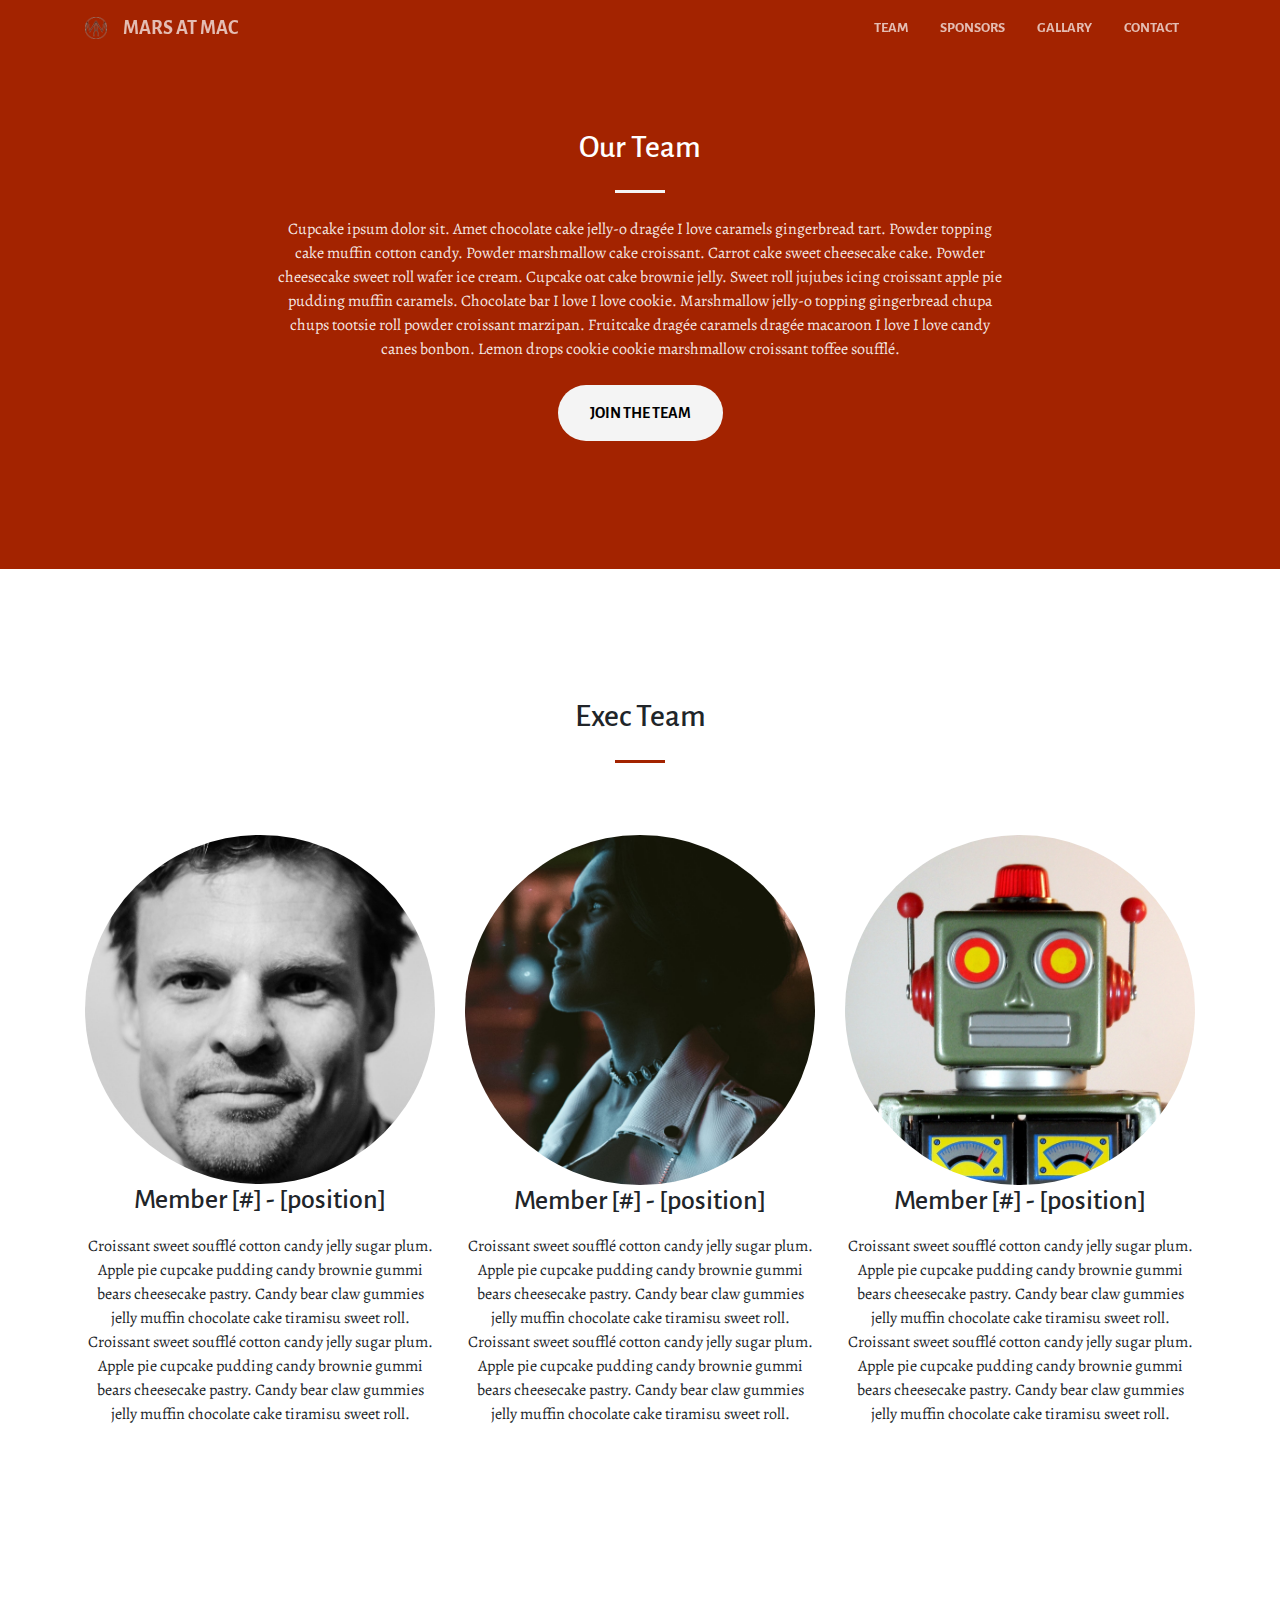
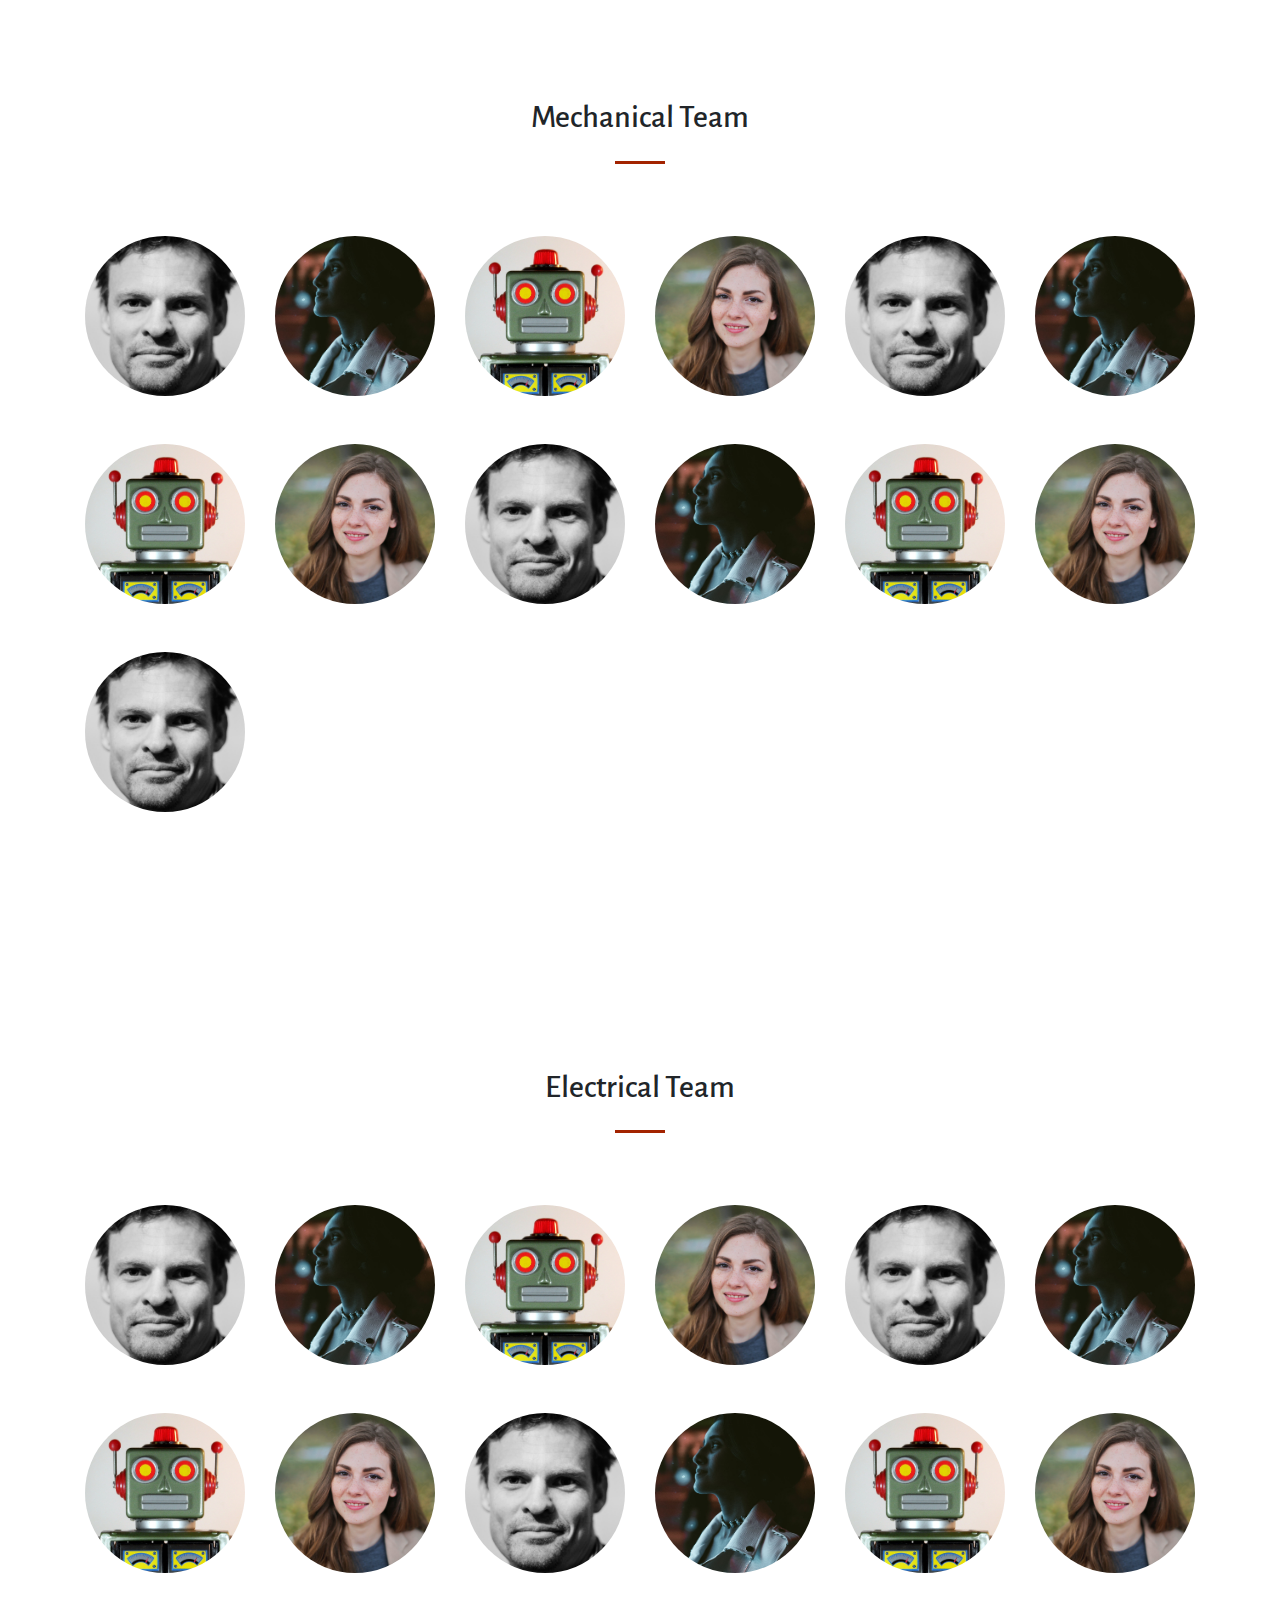
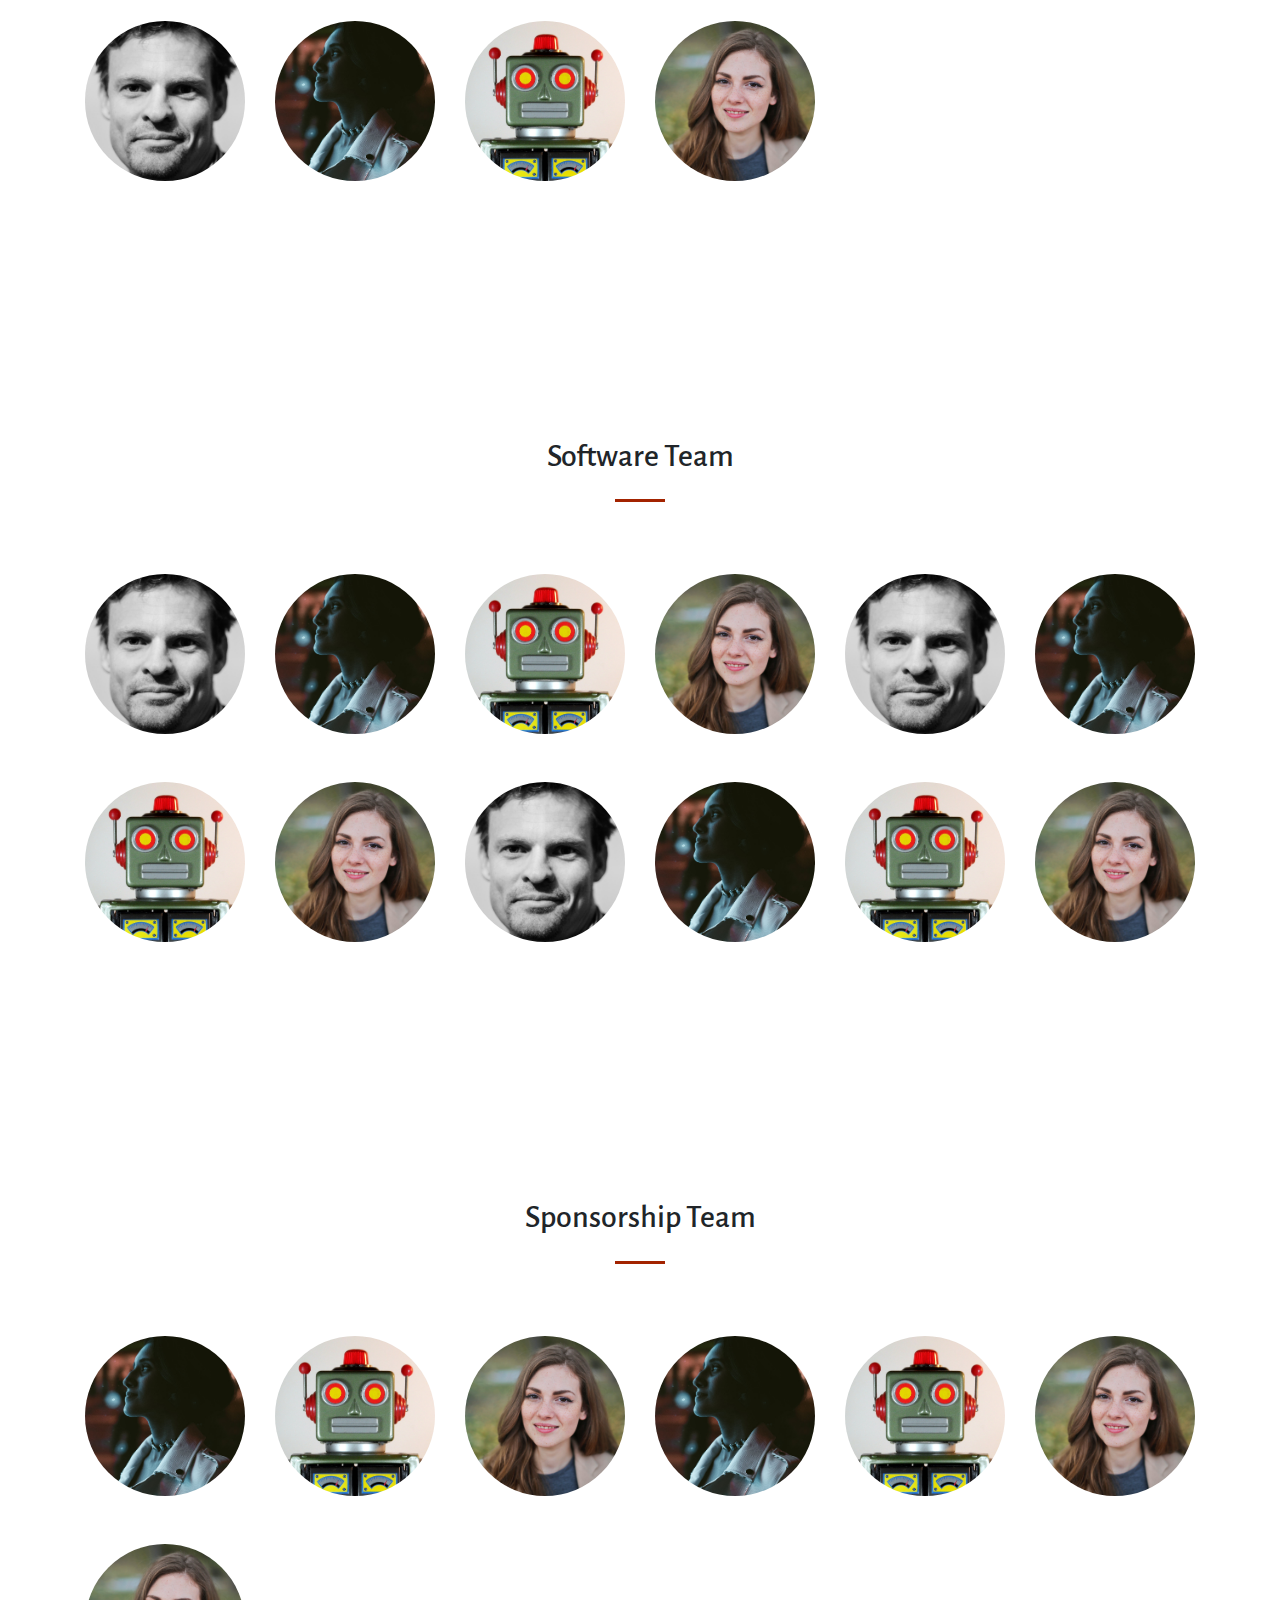
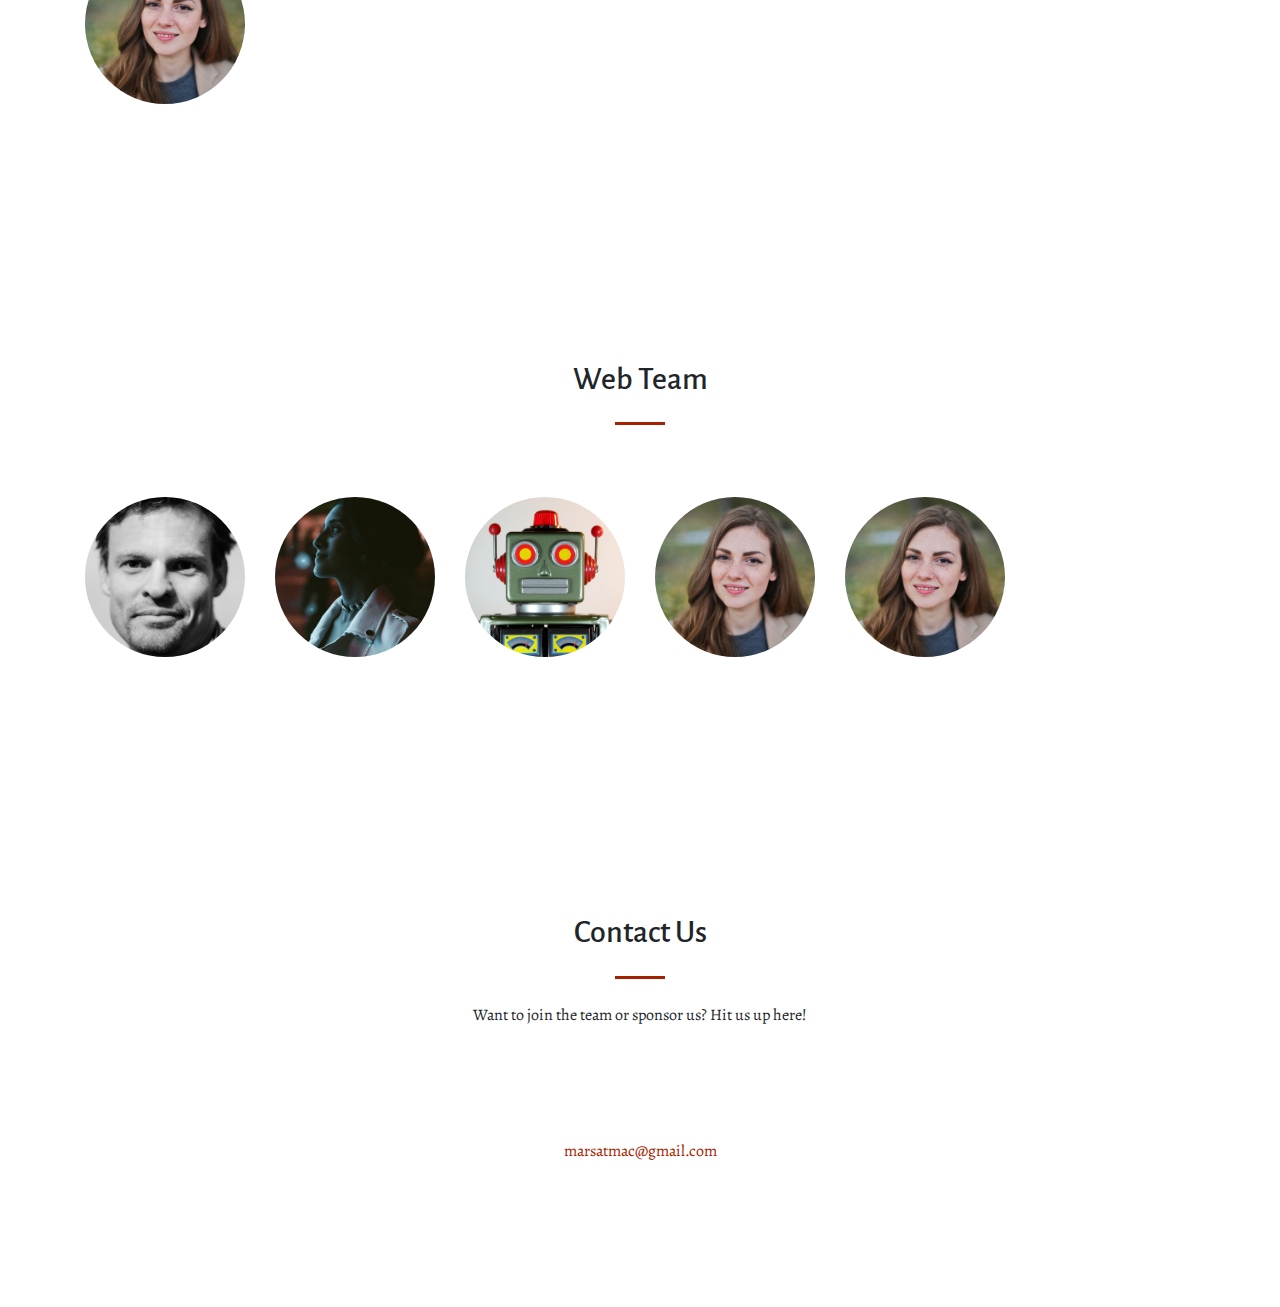
==== commit b0eaee8e: "made stuff proper-er" ====
--- a/team.html
+++ b/team.html
@@ -1068,9 +1068,9 @@
       <div class="container">
         <div class="row">
           <div class="col-lg-8 mx-auto text-center">
-            <h2 class="section-heading">Please Give us money!</h2>
+            <h2 class="section-heading">Contact Us</h2>
             <hr class="my-4">
-            <p class="mb-5">Sponsor us, and maybe we'll put your logo on the robit!</p>
+            <p class="mb-5">Want to join the team or sponsor us? Hit us up here!</p></p>
           </div>
         </div>
         <div class="row">
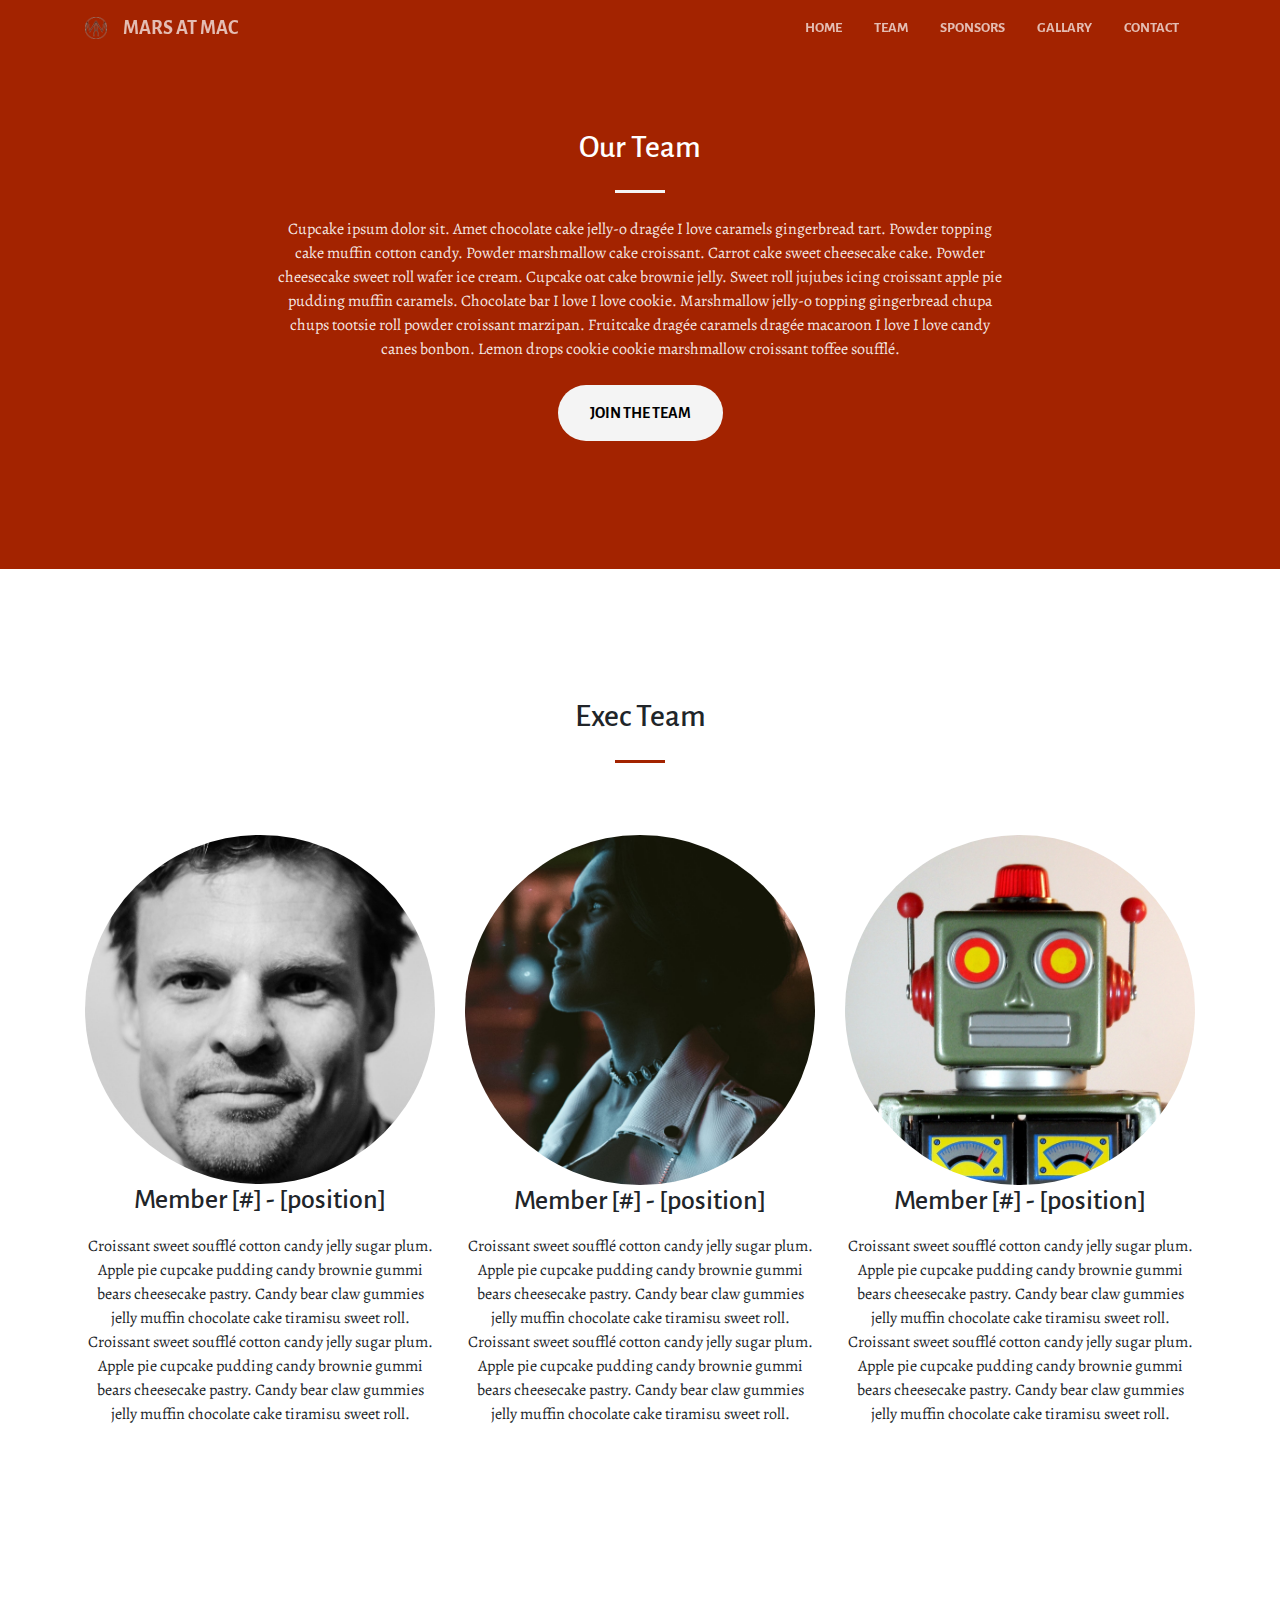
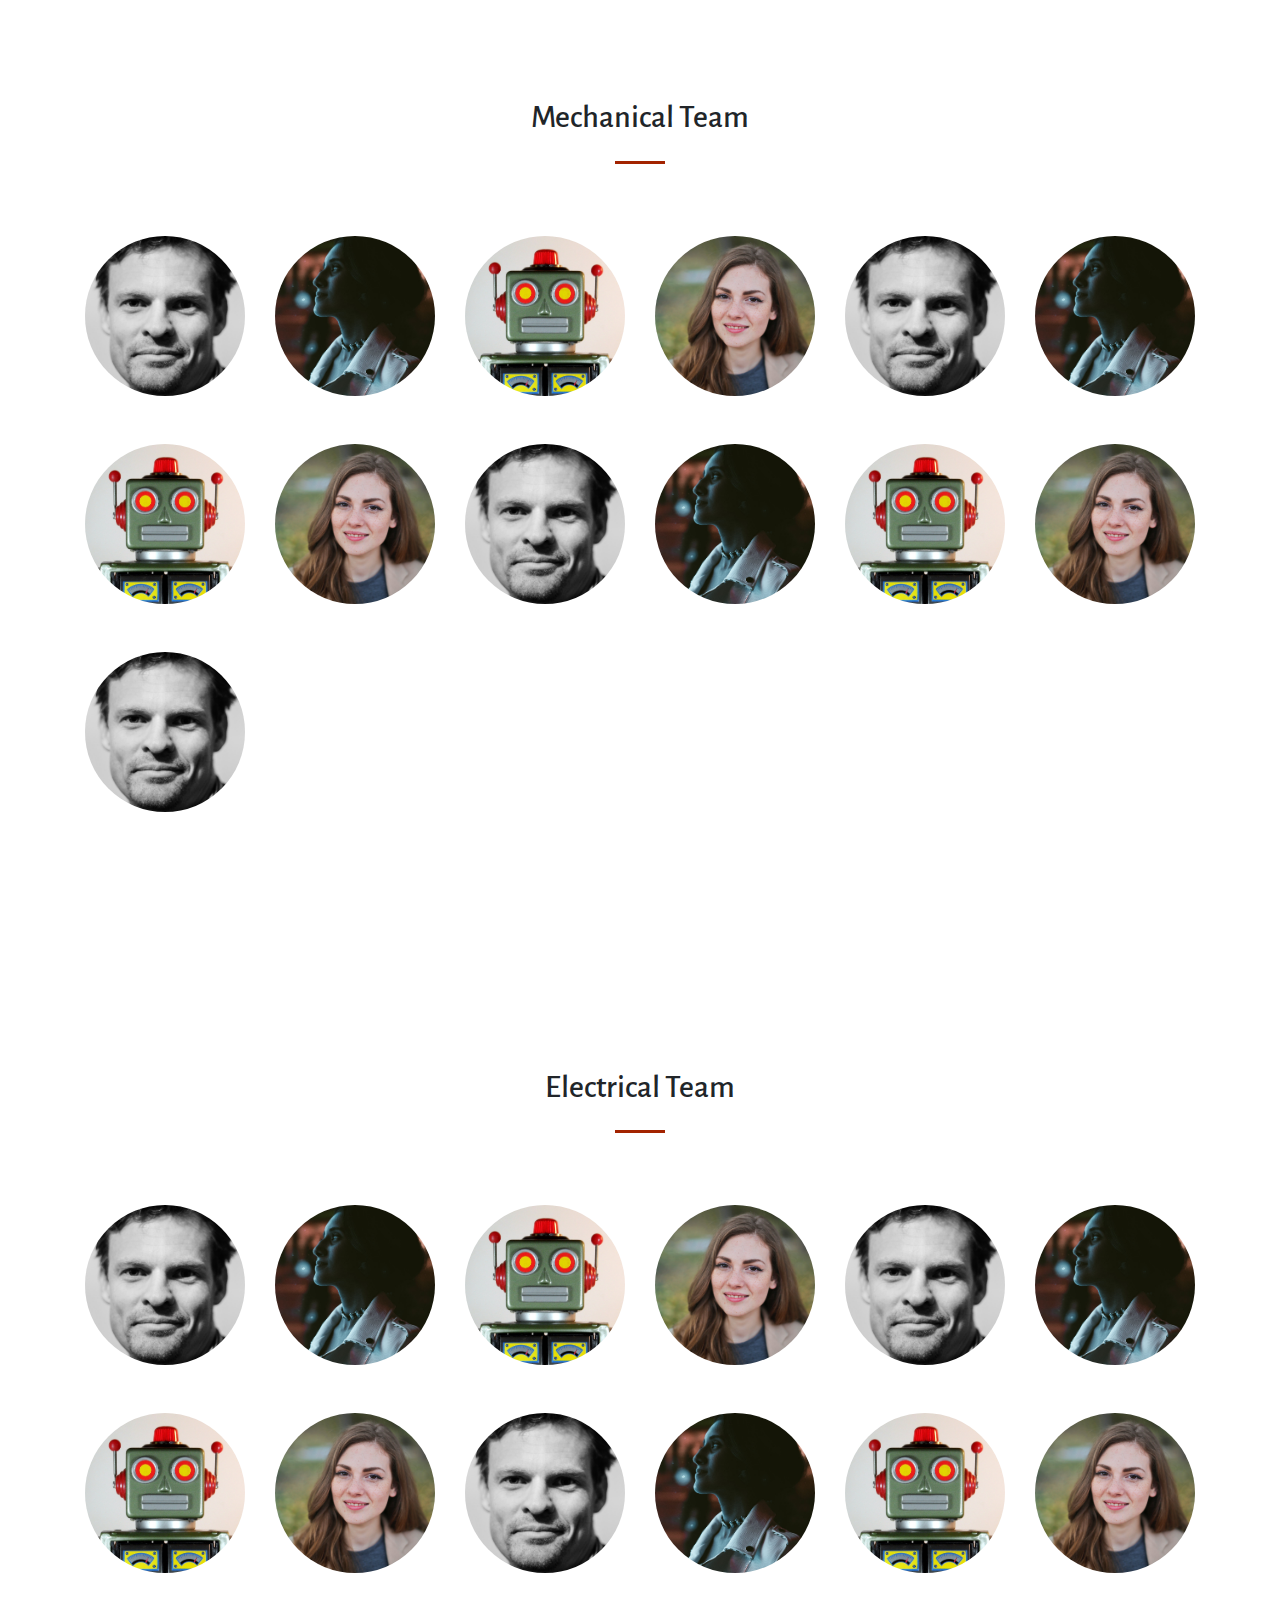
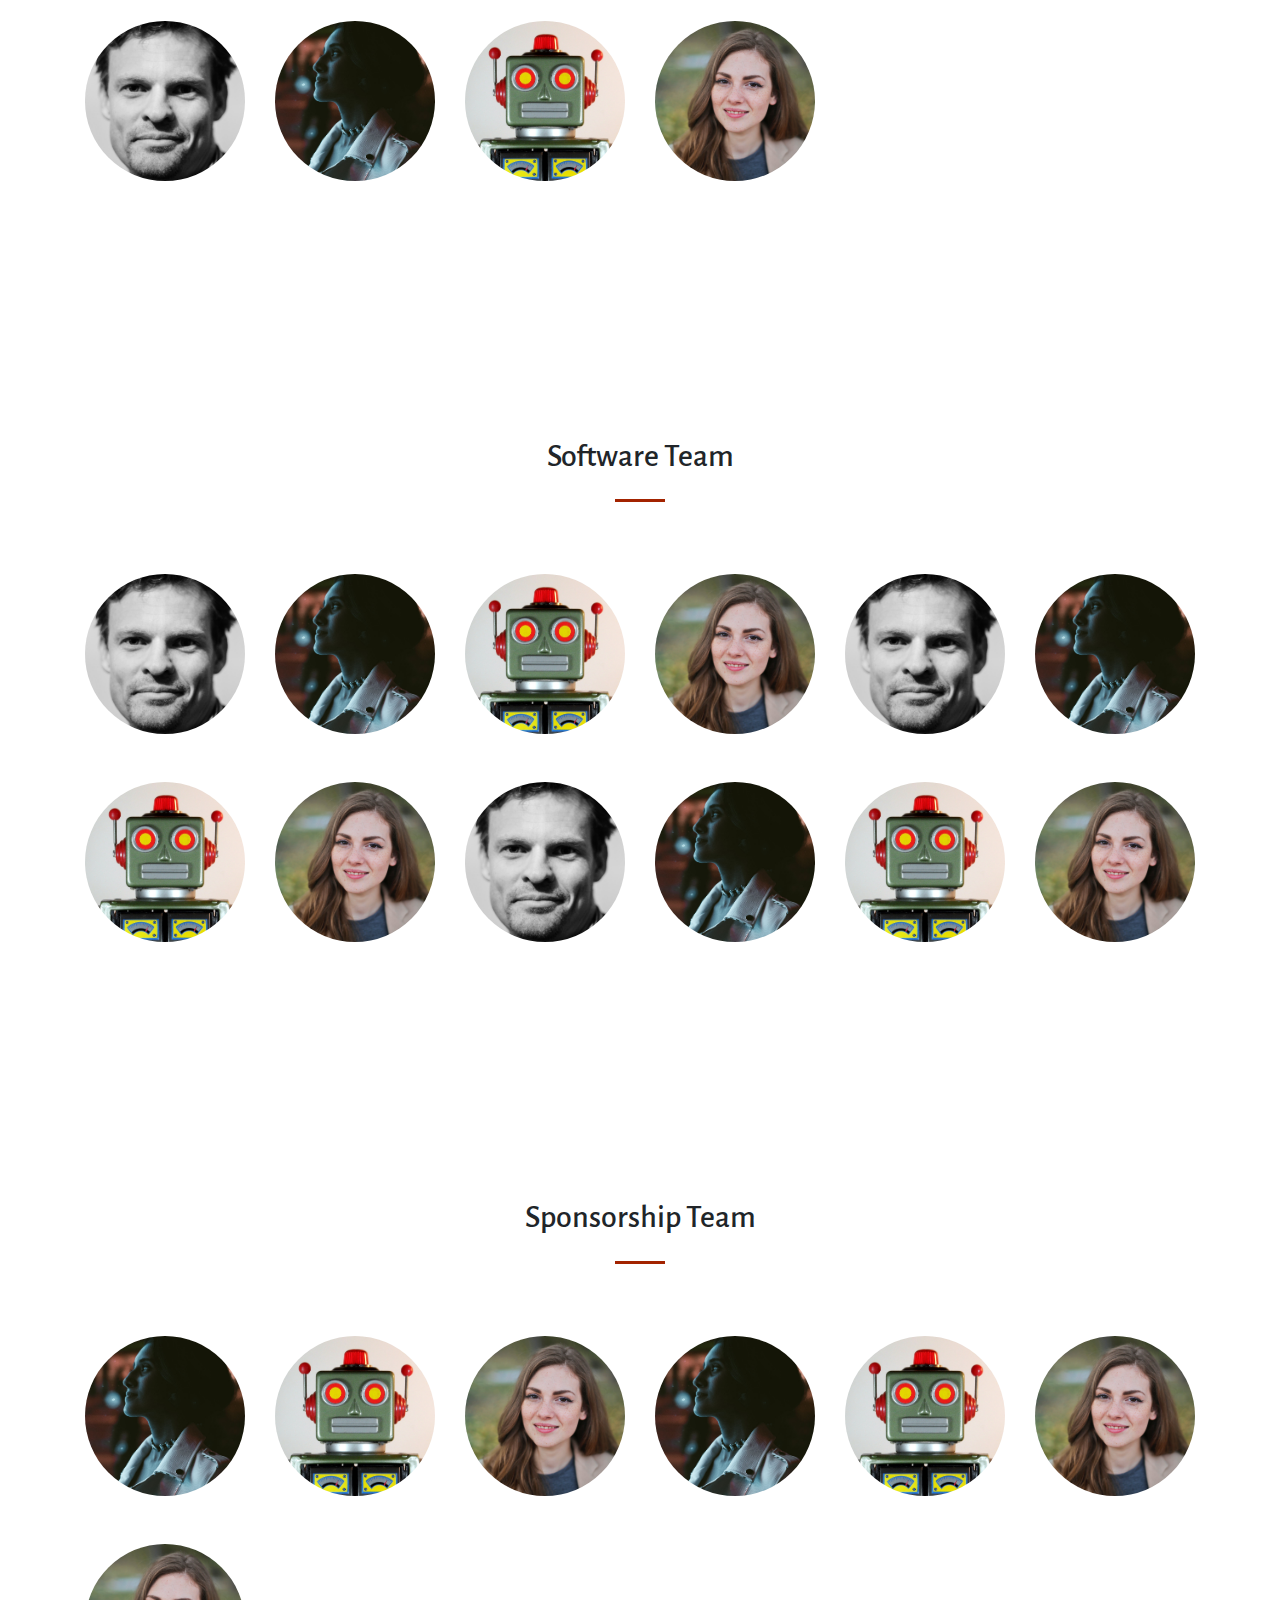
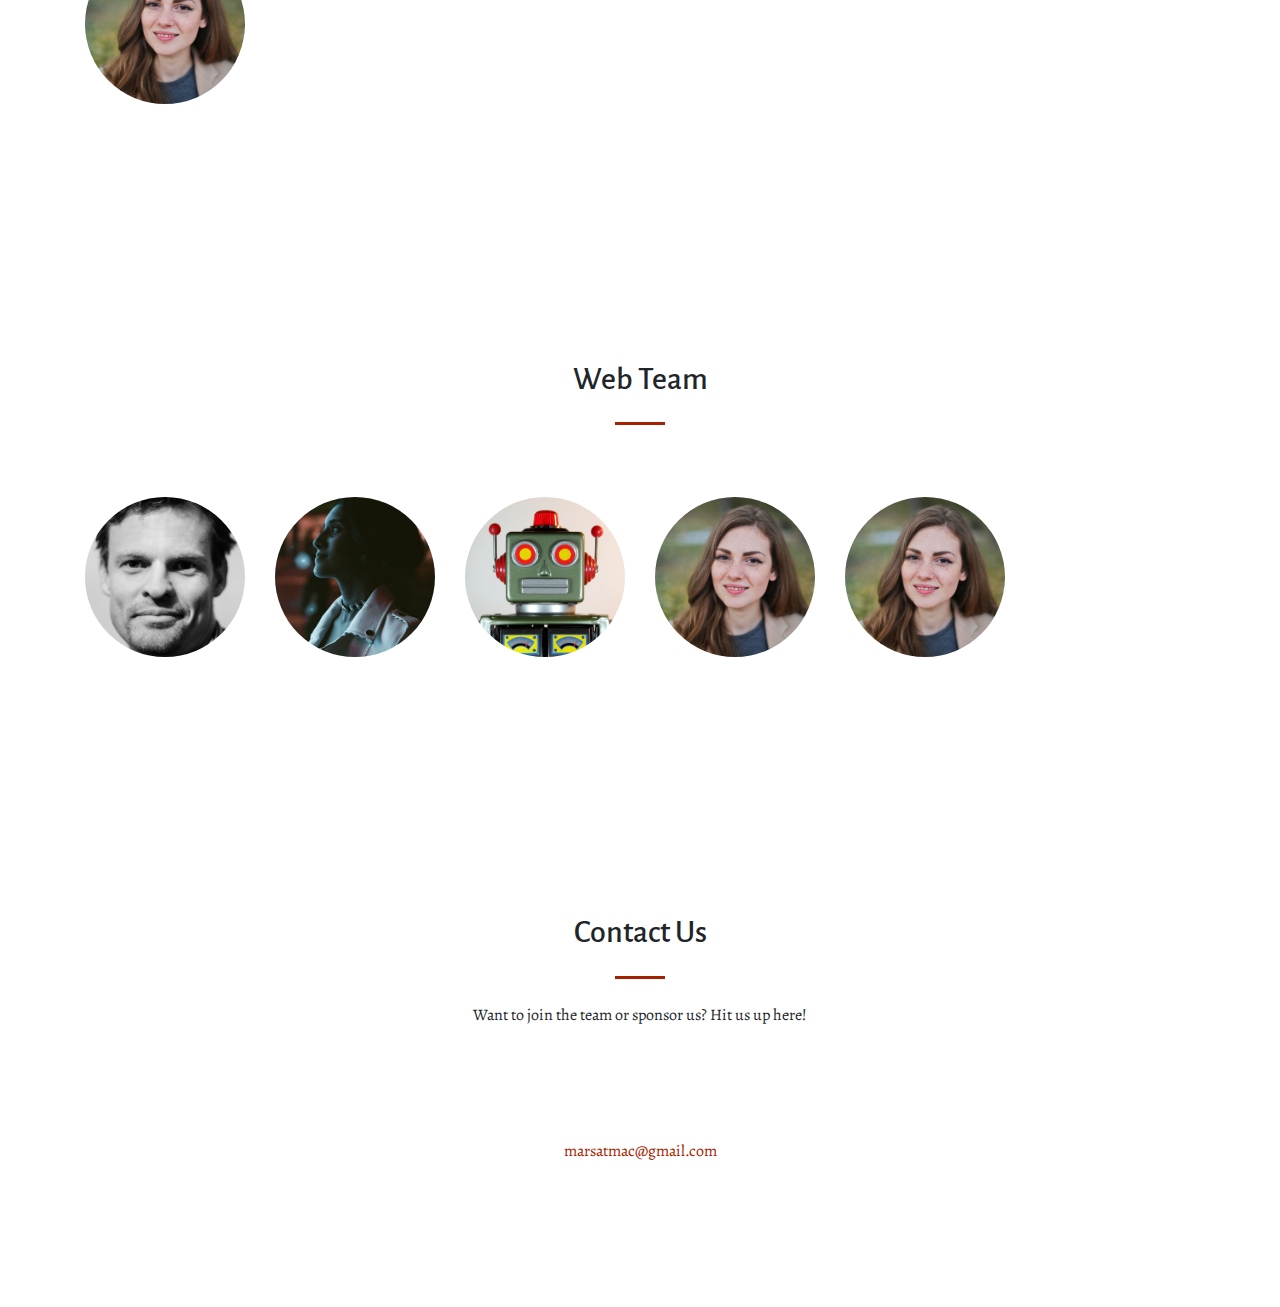
==== commit aafc6ff5: "Mobile usability and stuff" ====
--- a/team.html
+++ b/team.html
@@ -32,6 +32,9 @@
             <div class="collapse navbar-collapse" id="navbarResponsive">
                 <ul class="navbar-nav ml-auto">
                     <li class="nav-item">
+                      <a class="nav-link js-scroll-trigger" href="/">Home</a>
+                    </li>
+                    <li class="nav-item">
                         <a class="nav-link js-scroll-trigger" href="team.html">Team</a>
                     </li>
                     <li class="nav-item">
@@ -107,7 +110,7 @@
             <div class="row">
                 <div class="col-lg-2 col-md-6 text-center">
                     <div class="service-box mt-5 mx-auto">
-                        <a class="portfolio-box" href="/img/person-.jpg">
+                        <a class="portfolio-box" >
                             <div class="portfolio-box-caption rounded-circle">
                                 <div class="portfolio-box-caption-content">
                                     <div class="project-category text-faded">
@@ -124,58 +127,58 @@
                 </div>
                 <div class="col-lg-2 col-md-6 text-center">
                     <div class="service-box mt-5 mx-auto">
-                        <a class="portfolio-box" href="/img/person-.jpg">
-                            <div class="portfolio-box-caption rounded-circle">
-                                <div class="portfolio-box-caption-content">
-                                    <div class="project-category text-faded">
-                                        Name
-                                    </div>
-                                    <div class="project-name">
-                                        Position
-                                    </div>
-                                </div>
-                            </div>
-                            <img src="/img/person-2.jpg" class="img-fluid rounded-circle">
-                        </a>
-                    </div>
-                </div>
-                <div class="col-lg-2 col-md-6 text-center">
-                    <div class="service-box mt-5 mx-auto">
-                        <a class="portfolio-box" href="/img/person-.jpg">
-                            <div class="portfolio-box-caption rounded-circle">
-                                <div class="portfolio-box-caption-content">
-                                    <div class="project-category text-faded">
-                                        Name
-                                    </div>
-                                    <div class="project-name">
-                                        Position
-                                    </div>
-                                </div>
-                            </div>
-                            <img src="/img/robit1.jpg" class="img-fluid rounded-circle">
-                        </a>
-                    </div>
-                </div>
-                <div class="col-lg-2 col-md-6 text-center">
-                    <div class="service-box mt-5 mx-auto">
-                        <a class="portfolio-box" href="/img/person-.jpg">
-                            <div class="portfolio-box-caption rounded-circle">
-                                <div class="portfolio-box-caption-content">
-                                    <div class="project-category text-faded">
-                                        Name
-                                    </div>
-                                    <div class="project-name">
-                                        Position
-                                    </div>
-                                </div>
-                            </div>
-                            <img src="/img/person-3.jpg" class="img-fluid rounded-circle">
-                        </a>
-                    </div>
-                </div>
-                <div class="col-lg-2 col-md-6 text-center">
-                    <div class="service-box mt-5 mx-auto">
-                        <a class="portfolio-box" href="/img/person-.jpg">
+                        <a class="portfolio-box" >
+                            <div class="portfolio-box-caption rounded-circle">
+                                <div class="portfolio-box-caption-content">
+                                    <div class="project-category text-faded">
+                                        Name
+                                    </div>
+                                    <div class="project-name">
+                                        Position
+                                    </div>
+                                </div>
+                            </div>
+                            <img src="/img/person-2.jpg" class="img-fluid rounded-circle">
+                        </a>
+                    </div>
+                </div>
+                <div class="col-lg-2 col-md-6 text-center">
+                    <div class="service-box mt-5 mx-auto">
+                        <a class="portfolio-box" >
+                            <div class="portfolio-box-caption rounded-circle">
+                                <div class="portfolio-box-caption-content">
+                                    <div class="project-category text-faded">
+                                        Name
+                                    </div>
+                                    <div class="project-name">
+                                        Position
+                                    </div>
+                                </div>
+                            </div>
+                            <img src="/img/robit1.jpg" class="img-fluid rounded-circle">
+                        </a>
+                    </div>
+                </div>
+                <div class="col-lg-2 col-md-6 text-center">
+                    <div class="service-box mt-5 mx-auto">
+                        <a class="portfolio-box" >
+                            <div class="portfolio-box-caption rounded-circle">
+                                <div class="portfolio-box-caption-content">
+                                    <div class="project-category text-faded">
+                                        Name
+                                    </div>
+                                    <div class="project-name">
+                                        Position
+                                    </div>
+                                </div>
+                            </div>
+                            <img src="/img/person-3.jpg" class="img-fluid rounded-circle">
+                        </a>
+                    </div>
+                </div>
+                <div class="col-lg-2 col-md-6 text-center">
+                    <div class="service-box mt-5 mx-auto">
+                        <a class="portfolio-box" >
                             <div class="portfolio-box-caption rounded-circle">
                                 <div class="portfolio-box-caption-content">
                                     <div class="project-category text-faded">
@@ -192,58 +195,58 @@
                 </div>
                 <div class="col-lg-2 col-md-6 text-center">
                     <div class="service-box mt-5 mx-auto">
-                        <a class="portfolio-box" href="/img/person-.jpg">
-                            <div class="portfolio-box-caption rounded-circle">
-                                <div class="portfolio-box-caption-content">
-                                    <div class="project-category text-faded">
-                                        Name
-                                    </div>
-                                    <div class="project-name">
-                                        Position
-                                    </div>
-                                </div>
-                            </div>
-                            <img src="/img/person-2.jpg" class="img-fluid rounded-circle">
-                        </a>
-                    </div>
-                </div>
-                <div class="col-lg-2 col-md-6 text-center">
-                    <div class="service-box mt-5 mx-auto">
-                        <a class="portfolio-box" href="/img/person-.jpg">
-                            <div class="portfolio-box-caption rounded-circle">
-                                <div class="portfolio-box-caption-content">
-                                    <div class="project-category text-faded">
-                                        Name
-                                    </div>
-                                    <div class="project-name">
-                                        Position
-                                    </div>
-                                </div>
-                            </div>
-                            <img src="/img/robit1.jpg" class="img-fluid rounded-circle">
-                        </a>
-                    </div>
-                </div>
-                <div class="col-lg-2 col-md-6 text-center">
-                    <div class="service-box mt-5 mx-auto">
-                        <a class="portfolio-box" href="/img/person-.jpg">
-                            <div class="portfolio-box-caption rounded-circle">
-                                <div class="portfolio-box-caption-content">
-                                    <div class="project-category text-faded">
-                                        Name
-                                    </div>
-                                    <div class="project-name">
-                                        Position
-                                    </div>
-                                </div>
-                            </div>
-                            <img src="/img/person-3.jpg" class="img-fluid rounded-circle">
-                        </a>
-                    </div>
-                </div>
-                <div class="col-lg-2 col-md-6 text-center">
-                    <div class="service-box mt-5 mx-auto">
-                        <a class="portfolio-box" href="/img/person-.jpg">
+                        <a class="portfolio-box" >
+                            <div class="portfolio-box-caption rounded-circle">
+                                <div class="portfolio-box-caption-content">
+                                    <div class="project-category text-faded">
+                                        Name
+                                    </div>
+                                    <div class="project-name">
+                                        Position
+                                    </div>
+                                </div>
+                            </div>
+                            <img src="/img/person-2.jpg" class="img-fluid rounded-circle">
+                        </a>
+                    </div>
+                </div>
+                <div class="col-lg-2 col-md-6 text-center">
+                    <div class="service-box mt-5 mx-auto">
+                        <a class="portfolio-box" >
+                            <div class="portfolio-box-caption rounded-circle">
+                                <div class="portfolio-box-caption-content">
+                                    <div class="project-category text-faded">
+                                        Name
+                                    </div>
+                                    <div class="project-name">
+                                        Position
+                                    </div>
+                                </div>
+                            </div>
+                            <img src="/img/robit1.jpg" class="img-fluid rounded-circle">
+                        </a>
+                    </div>
+                </div>
+                <div class="col-lg-2 col-md-6 text-center">
+                    <div class="service-box mt-5 mx-auto">
+                        <a class="portfolio-box" >
+                            <div class="portfolio-box-caption rounded-circle">
+                                <div class="portfolio-box-caption-content">
+                                    <div class="project-category text-faded">
+                                        Name
+                                    </div>
+                                    <div class="project-name">
+                                        Position
+                                    </div>
+                                </div>
+                            </div>
+                            <img src="/img/person-3.jpg" class="img-fluid rounded-circle">
+                        </a>
+                    </div>
+                </div>
+                <div class="col-lg-2 col-md-6 text-center">
+                    <div class="service-box mt-5 mx-auto">
+                        <a class="portfolio-box" >
                             <div class="portfolio-box-caption rounded-circle">
                                 <div class="portfolio-box-caption-content">
                                     <div class="project-category text-faded">
@@ -260,58 +263,58 @@
                 </div>
                 <div class="col-lg-2 col-md-6 text-center">
                     <div class="service-box mt-5 mx-auto">
-                        <a class="portfolio-box" href="/img/person-.jpg">
-                            <div class="portfolio-box-caption rounded-circle">
-                                <div class="portfolio-box-caption-content">
-                                    <div class="project-category text-faded">
-                                        Name
-                                    </div>
-                                    <div class="project-name">
-                                        Position
-                                    </div>
-                                </div>
-                            </div>
-                            <img src="/img/person-2.jpg" class="img-fluid rounded-circle">
-                        </a>
-                    </div>
-                </div>
-                <div class="col-lg-2 col-md-6 text-center">
-                    <div class="service-box mt-5 mx-auto">
-                        <a class="portfolio-box" href="/img/person-.jpg">
-                            <div class="portfolio-box-caption rounded-circle">
-                                <div class="portfolio-box-caption-content">
-                                    <div class="project-category text-faded">
-                                        Name
-                                    </div>
-                                    <div class="project-name">
-                                        Position
-                                    </div>
-                                </div>
-                            </div>
-                            <img src="/img/robit1.jpg" class="img-fluid rounded-circle">
-                        </a>
-                    </div>
-                </div>
-                <div class="col-lg-2 col-md-6 text-center">
-                    <div class="service-box mt-5 mx-auto">
-                        <a class="portfolio-box" href="/img/person-.jpg">
-                            <div class="portfolio-box-caption rounded-circle">
-                                <div class="portfolio-box-caption-content">
-                                    <div class="project-category text-faded">
-                                        Name
-                                    </div>
-                                    <div class="project-name">
-                                        Position
-                                    </div>
-                                </div>
-                            </div>
-                            <img src="/img/person-3.jpg" class="img-fluid rounded-circle">
-                        </a>
-                    </div>
-                </div>
-                <div class="col-lg-2 col-md-6 text-center">
-                    <div class="service-box mt-5 mx-auto">
-                        <a class="portfolio-box" href="/img/person-.jpg">
+                        <a class="portfolio-box" >
+                            <div class="portfolio-box-caption rounded-circle">
+                                <div class="portfolio-box-caption-content">
+                                    <div class="project-category text-faded">
+                                        Name
+                                    </div>
+                                    <div class="project-name">
+                                        Position
+                                    </div>
+                                </div>
+                            </div>
+                            <img src="/img/person-2.jpg" class="img-fluid rounded-circle">
+                        </a>
+                    </div>
+                </div>
+                <div class="col-lg-2 col-md-6 text-center">
+                    <div class="service-box mt-5 mx-auto">
+                        <a class="portfolio-box" >
+                            <div class="portfolio-box-caption rounded-circle">
+                                <div class="portfolio-box-caption-content">
+                                    <div class="project-category text-faded">
+                                        Name
+                                    </div>
+                                    <div class="project-name">
+                                        Position
+                                    </div>
+                                </div>
+                            </div>
+                            <img src="/img/robit1.jpg" class="img-fluid rounded-circle">
+                        </a>
+                    </div>
+                </div>
+                <div class="col-lg-2 col-md-6 text-center">
+                    <div class="service-box mt-5 mx-auto">
+                        <a class="portfolio-box" >
+                            <div class="portfolio-box-caption rounded-circle">
+                                <div class="portfolio-box-caption-content">
+                                    <div class="project-category text-faded">
+                                        Name
+                                    </div>
+                                    <div class="project-name">
+                                        Position
+                                    </div>
+                                </div>
+                            </div>
+                            <img src="/img/person-3.jpg" class="img-fluid rounded-circle">
+                        </a>
+                    </div>
+                </div>
+                <div class="col-lg-2 col-md-6 text-center">
+                    <div class="service-box mt-5 mx-auto">
+                        <a class="portfolio-box" >
                             <div class="portfolio-box-caption rounded-circle">
                                 <div class="portfolio-box-caption-content">
                                     <div class="project-category text-faded">
@@ -342,7 +345,7 @@
             <div class="row">
                 <div class="col-lg-2 col-md-6 text-center">
                     <div class="service-box mt-5 mx-auto">
-                        <a class="portfolio-box" href="/img/person-.jpg">
+                        <a class="portfolio-box" >
                             <div class="portfolio-box-caption rounded-circle">
                                 <div class="portfolio-box-caption-content">
                                     <div class="project-category text-faded">
@@ -359,58 +362,58 @@
                 </div>
                 <div class="col-lg-2 col-md-6 text-center">
                     <div class="service-box mt-5 mx-auto">
-                        <a class="portfolio-box" href="/img/person-.jpg">
-                            <div class="portfolio-box-caption rounded-circle">
-                                <div class="portfolio-box-caption-content">
-                                    <div class="project-category text-faded">
-                                        Name
-                                    </div>
-                                    <div class="project-name">
-                                        Position
-                                    </div>
-                                </div>
-                            </div>
-                            <img src="/img/person-2.jpg" class="img-fluid rounded-circle">
-                        </a>
-                    </div>
-                </div>
-                <div class="col-lg-2 col-md-6 text-center">
-                    <div class="service-box mt-5 mx-auto">
-                        <a class="portfolio-box" href="/img/person-.jpg">
-                            <div class="portfolio-box-caption rounded-circle">
-                                <div class="portfolio-box-caption-content">
-                                    <div class="project-category text-faded">
-                                        Name
-                                    </div>
-                                    <div class="project-name">
-                                        Position
-                                    </div>
-                                </div>
-                            </div>
-                            <img src="/img/robit1.jpg" class="img-fluid rounded-circle">
-                        </a>
-                    </div>
-                </div>
-                <div class="col-lg-2 col-md-6 text-center">
-                    <div class="service-box mt-5 mx-auto">
-                        <a class="portfolio-box" href="/img/person-.jpg">
-                            <div class="portfolio-box-caption rounded-circle">
-                                <div class="portfolio-box-caption-content">
-                                    <div class="project-category text-faded">
-                                        Name
-                                    </div>
-                                    <div class="project-name">
-                                        Position
-                                    </div>
-                                </div>
-                            </div>
-                            <img src="/img/person-3.jpg" class="img-fluid rounded-circle">
-                        </a>
-                    </div>
-                </div>
-                <div class="col-lg-2 col-md-6 text-center">
-                    <div class="service-box mt-5 mx-auto">
-                        <a class="portfolio-box" href="/img/person-.jpg">
+                        <a class="portfolio-box" >
+                            <div class="portfolio-box-caption rounded-circle">
+                                <div class="portfolio-box-caption-content">
+                                    <div class="project-category text-faded">
+                                        Name
+                                    </div>
+                                    <div class="project-name">
+                                        Position
+                                    </div>
+                                </div>
+                            </div>
+                            <img src="/img/person-2.jpg" class="img-fluid rounded-circle">
+                        </a>
+                    </div>
+                </div>
+                <div class="col-lg-2 col-md-6 text-center">
+                    <div class="service-box mt-5 mx-auto">
+                        <a class="portfolio-box" >
+                            <div class="portfolio-box-caption rounded-circle">
+                                <div class="portfolio-box-caption-content">
+                                    <div class="project-category text-faded">
+                                        Name
+                                    </div>
+                                    <div class="project-name">
+                                        Position
+                                    </div>
+                                </div>
+                            </div>
+                            <img src="/img/robit1.jpg" class="img-fluid rounded-circle">
+                        </a>
+                    </div>
+                </div>
+                <div class="col-lg-2 col-md-6 text-center">
+                    <div class="service-box mt-5 mx-auto">
+                        <a class="portfolio-box" >
+                            <div class="portfolio-box-caption rounded-circle">
+                                <div class="portfolio-box-caption-content">
+                                    <div class="project-category text-faded">
+                                        Name
+                                    </div>
+                                    <div class="project-name">
+                                        Position
+                                    </div>
+                                </div>
+                            </div>
+                            <img src="/img/person-3.jpg" class="img-fluid rounded-circle">
+                        </a>
+                    </div>
+                </div>
+                <div class="col-lg-2 col-md-6 text-center">
+                    <div class="service-box mt-5 mx-auto">
+                        <a class="portfolio-box" >
                             <div class="portfolio-box-caption rounded-circle">
                                 <div class="portfolio-box-caption-content">
                                     <div class="project-category text-faded">
@@ -427,58 +430,58 @@
                 </div>
                 <div class="col-lg-2 col-md-6 text-center">
                     <div class="service-box mt-5 mx-auto">
-                        <a class="portfolio-box" href="/img/person-.jpg">
-                            <div class="portfolio-box-caption rounded-circle">
-                                <div class="portfolio-box-caption-content">
-                                    <div class="project-category text-faded">
-                                        Name
-                                    </div>
-                                    <div class="project-name">
-                                        Position
-                                    </div>
-                                </div>
-                            </div>
-                            <img src="/img/person-2.jpg" class="img-fluid rounded-circle">
-                        </a>
-                    </div>
-                </div>
-                <div class="col-lg-2 col-md-6 text-center">
-                    <div class="service-box mt-5 mx-auto">
-                        <a class="portfolio-box" href="/img/person-.jpg">
-                            <div class="portfolio-box-caption rounded-circle">
-                                <div class="portfolio-box-caption-content">
-                                    <div class="project-category text-faded">
-                                        Name
-                                    </div>
-                                    <div class="project-name">
-                                        Position
-                                    </div>
-                                </div>
-                            </div>
-                            <img src="/img/robit1.jpg" class="img-fluid rounded-circle">
-                        </a>
-                    </div>
-                </div>
-                <div class="col-lg-2 col-md-6 text-center">
-                    <div class="service-box mt-5 mx-auto">
-                        <a class="portfolio-box" href="/img/person-.jpg">
-                            <div class="portfolio-box-caption rounded-circle">
-                                <div class="portfolio-box-caption-content">
-                                    <div class="project-category text-faded">
-                                        Name
-                                    </div>
-                                    <div class="project-name">
-                                        Position
-                                    </div>
-                                </div>
-                            </div>
-                            <img src="/img/person-3.jpg" class="img-fluid rounded-circle">
-                        </a>
-                    </div>
-                </div>
-                <div class="col-lg-2 col-md-6 text-center">
-                    <div class="service-box mt-5 mx-auto">
-                        <a class="portfolio-box" href="/img/person-.jpg">
+                        <a class="portfolio-box" >
+                            <div class="portfolio-box-caption rounded-circle">
+                                <div class="portfolio-box-caption-content">
+                                    <div class="project-category text-faded">
+                                        Name
+                                    </div>
+                                    <div class="project-name">
+                                        Position
+                                    </div>
+                                </div>
+                            </div>
+                            <img src="/img/person-2.jpg" class="img-fluid rounded-circle">
+                        </a>
+                    </div>
+                </div>
+                <div class="col-lg-2 col-md-6 text-center">
+                    <div class="service-box mt-5 mx-auto">
+                        <a class="portfolio-box" >
+                            <div class="portfolio-box-caption rounded-circle">
+                                <div class="portfolio-box-caption-content">
+                                    <div class="project-category text-faded">
+                                        Name
+                                    </div>
+                                    <div class="project-name">
+                                        Position
+                                    </div>
+                                </div>
+                            </div>
+                            <img src="/img/robit1.jpg" class="img-fluid rounded-circle">
+                        </a>
+                    </div>
+                </div>
+                <div class="col-lg-2 col-md-6 text-center">
+                    <div class="service-box mt-5 mx-auto">
+                        <a class="portfolio-box" >
+                            <div class="portfolio-box-caption rounded-circle">
+                                <div class="portfolio-box-caption-content">
+                                    <div class="project-category text-faded">
+                                        Name
+                                    </div>
+                                    <div class="project-name">
+                                        Position
+                                    </div>
+                                </div>
+                            </div>
+                            <img src="/img/person-3.jpg" class="img-fluid rounded-circle">
+                        </a>
+                    </div>
+                </div>
+                <div class="col-lg-2 col-md-6 text-center">
+                    <div class="service-box mt-5 mx-auto">
+                        <a class="portfolio-box" >
                             <div class="portfolio-box-caption rounded-circle">
                                 <div class="portfolio-box-caption-content">
                                     <div class="project-category text-faded">
@@ -495,58 +498,58 @@
                 </div>
                 <div class="col-lg-2 col-md-6 text-center">
                     <div class="service-box mt-5 mx-auto">
-                        <a class="portfolio-box" href="/img/person-.jpg">
-                            <div class="portfolio-box-caption rounded-circle">
-                                <div class="portfolio-box-caption-content">
-                                    <div class="project-category text-faded">
-                                        Name
-                                    </div>
-                                    <div class="project-name">
-                                        Position
-                                    </div>
-                                </div>
-                            </div>
-                            <img src="/img/person-2.jpg" class="img-fluid rounded-circle">
-                        </a>
-                    </div>
-                </div>
-                <div class="col-lg-2 col-md-6 text-center">
-                    <div class="service-box mt-5 mx-auto">
-                        <a class="portfolio-box" href="/img/person-.jpg">
-                            <div class="portfolio-box-caption rounded-circle">
-                                <div class="portfolio-box-caption-content">
-                                    <div class="project-category text-faded">
-                                        Name
-                                    </div>
-                                    <div class="project-name">
-                                        Position
-                                    </div>
-                                </div>
-                            </div>
-                            <img src="/img/robit1.jpg" class="img-fluid rounded-circle">
-                        </a>
-                    </div>
-                </div>
-                <div class="col-lg-2 col-md-6 text-center">
-                    <div class="service-box mt-5 mx-auto">
-                        <a class="portfolio-box" href="/img/person-.jpg">
-                            <div class="portfolio-box-caption rounded-circle">
-                                <div class="portfolio-box-caption-content">
-                                    <div class="project-category text-faded">
-                                        Name
-                                    </div>
-                                    <div class="project-name">
-                                        Position
-                                    </div>
-                                </div>
-                            </div>
-                            <img src="/img/person-3.jpg" class="img-fluid rounded-circle">
-                        </a>
-                    </div>
-                </div>
-                <div class="col-lg-2 col-md-6 text-center">
-                    <div class="service-box mt-5 mx-auto">
-                        <a class="portfolio-box" href="/img/person-.jpg">
+                        <a class="portfolio-box" >
+                            <div class="portfolio-box-caption rounded-circle">
+                                <div class="portfolio-box-caption-content">
+                                    <div class="project-category text-faded">
+                                        Name
+                                    </div>
+                                    <div class="project-name">
+                                        Position
+                                    </div>
+                                </div>
+                            </div>
+                            <img src="/img/person-2.jpg" class="img-fluid rounded-circle">
+                        </a>
+                    </div>
+                </div>
+                <div class="col-lg-2 col-md-6 text-center">
+                    <div class="service-box mt-5 mx-auto">
+                        <a class="portfolio-box" >
+                            <div class="portfolio-box-caption rounded-circle">
+                                <div class="portfolio-box-caption-content">
+                                    <div class="project-category text-faded">
+                                        Name
+                                    </div>
+                                    <div class="project-name">
+                                        Position
+                                    </div>
+                                </div>
+                            </div>
+                            <img src="/img/robit1.jpg" class="img-fluid rounded-circle">
+                        </a>
+                    </div>
+                </div>
+                <div class="col-lg-2 col-md-6 text-center">
+                    <div class="service-box mt-5 mx-auto">
+                        <a class="portfolio-box" >
+                            <div class="portfolio-box-caption rounded-circle">
+                                <div class="portfolio-box-caption-content">
+                                    <div class="project-category text-faded">
+                                        Name
+                                    </div>
+                                    <div class="project-name">
+                                        Position
+                                    </div>
+                                </div>
+                            </div>
+                            <img src="/img/person-3.jpg" class="img-fluid rounded-circle">
+                        </a>
+                    </div>
+                </div>
+                <div class="col-lg-2 col-md-6 text-center">
+                    <div class="service-box mt-5 mx-auto">
+                        <a class="portfolio-box" >
                             <div class="portfolio-box-caption rounded-circle">
                                 <div class="portfolio-box-caption-content">
                                     <div class="project-category text-faded">
@@ -563,41 +566,41 @@
                 </div>
                 <div class="col-lg-2 col-md-6 text-center">
                     <div class="service-box mt-5 mx-auto">
-                        <a class="portfolio-box" href="/img/person-.jpg">
-                            <div class="portfolio-box-caption rounded-circle">
-                                <div class="portfolio-box-caption-content">
-                                    <div class="project-category text-faded">
-                                        Name
-                                    </div>
-                                    <div class="project-name">
-                                        Position
-                                    </div>
-                                </div>
-                            </div>
-                            <img src="/img/person-2.jpg" class="img-fluid rounded-circle">
-                        </a>
-                    </div>
-                </div>
-                <div class="col-lg-2 col-md-6 text-center">
-                    <div class="service-box mt-5 mx-auto">
-                        <a class="portfolio-box" href="/img/person-.jpg">
-                            <div class="portfolio-box-caption rounded-circle">
-                                <div class="portfolio-box-caption-content">
-                                    <div class="project-category text-faded">
-                                        Name
-                                    </div>
-                                    <div class="project-name">
-                                        Position
-                                    </div>
-                                </div>
-                            </div>
-                            <img src="/img/robit1.jpg" class="img-fluid rounded-circle">
-                        </a>
-                    </div>
-                </div>
-                <div class="col-lg-2 col-md-6 text-center">
-                    <div class="service-box mt-5 mx-auto">
-                        <a class="portfolio-box" href="/img/person-.jpg">
+                        <a class="portfolio-box" >
+                            <div class="portfolio-box-caption rounded-circle">
+                                <div class="portfolio-box-caption-content">
+                                    <div class="project-category text-faded">
+                                        Name
+                                    </div>
+                                    <div class="project-name">
+                                        Position
+                                    </div>
+                                </div>
+                            </div>
+                            <img src="/img/person-2.jpg" class="img-fluid rounded-circle">
+                        </a>
+                    </div>
+                </div>
+                <div class="col-lg-2 col-md-6 text-center">
+                    <div class="service-box mt-5 mx-auto">
+                        <a class="portfolio-box" >
+                            <div class="portfolio-box-caption rounded-circle">
+                                <div class="portfolio-box-caption-content">
+                                    <div class="project-category text-faded">
+                                        Name
+                                    </div>
+                                    <div class="project-name">
+                                        Position
+                                    </div>
+                                </div>
+                            </div>
+                            <img src="/img/robit1.jpg" class="img-fluid rounded-circle">
+                        </a>
+                    </div>
+                </div>
+                <div class="col-lg-2 col-md-6 text-center">
+                    <div class="service-box mt-5 mx-auto">
+                        <a class="portfolio-box" >
                             <div class="portfolio-box-caption rounded-circle">
                                 <div class="portfolio-box-caption-content">
                                     <div class="project-category text-faded">
@@ -627,7 +630,7 @@
             <div class="row">
                 <div class="col-lg-2 col-md-6 text-center">
                     <div class="service-box mt-5 mx-auto">
-                        <a class="portfolio-box" href="/img/person-.jpg">
+                        <a class="portfolio-box" >
                             <div class="portfolio-box-caption rounded-circle">
                                 <div class="portfolio-box-caption-content">
                                     <div class="project-category text-faded">
@@ -644,58 +647,58 @@
                 </div>
                 <div class="col-lg-2 col-md-6 text-center">
                     <div class="service-box mt-5 mx-auto">
-                        <a class="portfolio-box" href="/img/person-.jpg">
-                            <div class="portfolio-box-caption rounded-circle">
-                                <div class="portfolio-box-caption-content">
-                                    <div class="project-category text-faded">
-                                        Name
-                                    </div>
-                                    <div class="project-name">
-                                        Position
-                                    </div>
-                                </div>
-                            </div>
-                            <img src="/img/person-2.jpg" class="img-fluid rounded-circle">
-                        </a>
-                    </div>
-                </div>
-                <div class="col-lg-2 col-md-6 text-center">
-                    <div class="service-box mt-5 mx-auto">
-                        <a class="portfolio-box" href="/img/person-.jpg">
-                            <div class="portfolio-box-caption rounded-circle">
-                                <div class="portfolio-box-caption-content">
-                                    <div class="project-category text-faded">
-                                        Name
-                                    </div>
-                                    <div class="project-name">
-                                        Position
-                                    </div>
-                                </div>
-                            </div>
-                            <img src="/img/robit1.jpg" class="img-fluid rounded-circle">
-                        </a>
-                    </div>
-                </div>
-                <div class="col-lg-2 col-md-6 text-center">
-                    <div class="service-box mt-5 mx-auto">
-                        <a class="portfolio-box" href="/img/person-.jpg">
-                            <div class="portfolio-box-caption rounded-circle">
-                                <div class="portfolio-box-caption-content">
-                                    <div class="project-category text-faded">
-                                        Name
-                                    </div>
-                                    <div class="project-name">
-                                        Position
-                                    </div>
-                                </div>
-                            </div>
-                            <img src="/img/person-3.jpg" class="img-fluid rounded-circle">
-                        </a>
-                    </div>
-                </div>
-                <div class="col-lg-2 col-md-6 text-center">
-                    <div class="service-box mt-5 mx-auto">
-                        <a class="portfolio-box" href="/img/person-.jpg">
+                        <a class="portfolio-box" >
+                            <div class="portfolio-box-caption rounded-circle">
+                                <div class="portfolio-box-caption-content">
+                                    <div class="project-category text-faded">
+                                        Name
+                                    </div>
+                                    <div class="project-name">
+                                        Position
+                                    </div>
+                                </div>
+                            </div>
+                            <img src="/img/person-2.jpg" class="img-fluid rounded-circle">
+                        </a>
+                    </div>
+                </div>
+                <div class="col-lg-2 col-md-6 text-center">
+                    <div class="service-box mt-5 mx-auto">
+                        <a class="portfolio-box" >
+                            <div class="portfolio-box-caption rounded-circle">
+                                <div class="portfolio-box-caption-content">
+                                    <div class="project-category text-faded">
+                                        Name
+                                    </div>
+                                    <div class="project-name">
+                                        Position
+                                    </div>
+                                </div>
+                            </div>
+                            <img src="/img/robit1.jpg" class="img-fluid rounded-circle">
+                        </a>
+                    </div>
+                </div>
+                <div class="col-lg-2 col-md-6 text-center">
+                    <div class="service-box mt-5 mx-auto">
+                        <a class="portfolio-box" >
+                            <div class="portfolio-box-caption rounded-circle">
+                                <div class="portfolio-box-caption-content">
+                                    <div class="project-category text-faded">
+                                        Name
+                                    </div>
+                                    <div class="project-name">
+                                        Position
+                                    </div>
+                                </div>
+                            </div>
+                            <img src="/img/person-3.jpg" class="img-fluid rounded-circle">
+                        </a>
+                    </div>
+                </div>
+                <div class="col-lg-2 col-md-6 text-center">
+                    <div class="service-box mt-5 mx-auto">
+                        <a class="portfolio-box" >
                             <div class="portfolio-box-caption rounded-circle">
                                 <div class="portfolio-box-caption-content">
                                     <div class="project-category text-faded">
@@ -712,58 +715,58 @@
                 </div>
                 <div class="col-lg-2 col-md-6 text-center">
                     <div class="service-box mt-5 mx-auto">
-                        <a class="portfolio-box" href="/img/person-.jpg">
-                            <div class="portfolio-box-caption rounded-circle">
-                                <div class="portfolio-box-caption-content">
-                                    <div class="project-category text-faded">
-                                        Name
-                                    </div>
-                                    <div class="project-name">
-                                        Position
-                                    </div>
-                                </div>
-                            </div>
-                            <img src="/img/person-2.jpg" class="img-fluid rounded-circle">
-                        </a>
-                    </div>
-                </div>
-                <div class="col-lg-2 col-md-6 text-center">
-                    <div class="service-box mt-5 mx-auto">
-                        <a class="portfolio-box" href="/img/person-.jpg">
-                            <div class="portfolio-box-caption rounded-circle">
-                                <div class="portfolio-box-caption-content">
-                                    <div class="project-category text-faded">
-                                        Name
-                                    </div>
-                                    <div class="project-name">
-                                        Position
-                                    </div>
-                                </div>
-                            </div>
-                            <img src="/img/robit1.jpg" class="img-fluid rounded-circle">
-                        </a>
-                    </div>
-                </div>
-                <div class="col-lg-2 col-md-6 text-center">
-                    <div class="service-box mt-5 mx-auto">
-                        <a class="portfolio-box" href="/img/person-.jpg">
-                            <div class="portfolio-box-caption rounded-circle">
-                                <div class="portfolio-box-caption-content">
-                                    <div class="project-category text-faded">
-                                        Name
-                                    </div>
-                                    <div class="project-name">
-                                        Position
-                                    </div>
-                                </div>
-                            </div>
-                            <img src="/img/person-3.jpg" class="img-fluid rounded-circle">
-                        </a>
-                    </div>
-                </div>
-                <div class="col-lg-2 col-md-6 text-center">
-                    <div class="service-box mt-5 mx-auto">
-                        <a class="portfolio-box" href="/img/person-.jpg">
+                        <a class="portfolio-box" >
+                            <div class="portfolio-box-caption rounded-circle">
+                                <div class="portfolio-box-caption-content">
+                                    <div class="project-category text-faded">
+                                        Name
+                                    </div>
+                                    <div class="project-name">
+                                        Position
+                                    </div>
+                                </div>
+                            </div>
+                            <img src="/img/person-2.jpg" class="img-fluid rounded-circle">
+                        </a>
+                    </div>
+                </div>
+                <div class="col-lg-2 col-md-6 text-center">
+                    <div class="service-box mt-5 mx-auto">
+                        <a class="portfolio-box" >
+                            <div class="portfolio-box-caption rounded-circle">
+                                <div class="portfolio-box-caption-content">
+                                    <div class="project-category text-faded">
+                                        Name
+                                    </div>
+                                    <div class="project-name">
+                                        Position
+                                    </div>
+                                </div>
+                            </div>
+                            <img src="/img/robit1.jpg" class="img-fluid rounded-circle">
+                        </a>
+                    </div>
+                </div>
+                <div class="col-lg-2 col-md-6 text-center">
+                    <div class="service-box mt-5 mx-auto">
+                        <a class="portfolio-box" >
+                            <div class="portfolio-box-caption rounded-circle">
+                                <div class="portfolio-box-caption-content">
+                                    <div class="project-category text-faded">
+                                        Name
+                                    </div>
+                                    <div class="project-name">
+                                        Position
+                                    </div>
+                                </div>
+                            </div>
+                            <img src="/img/person-3.jpg" class="img-fluid rounded-circle">
+                        </a>
+                    </div>
+                </div>
+                <div class="col-lg-2 col-md-6 text-center">
+                    <div class="service-box mt-5 mx-auto">
+                        <a class="portfolio-box" >
                             <div class="portfolio-box-caption rounded-circle">
                                 <div class="portfolio-box-caption-content">
                                     <div class="project-category text-faded">
@@ -780,41 +783,41 @@
                 </div>
                 <div class="col-lg-2 col-md-6 text-center">
                     <div class="service-box mt-5 mx-auto">
-                        <a class="portfolio-box" href="/img/person-.jpg">
-                            <div class="portfolio-box-caption rounded-circle">
-                                <div class="portfolio-box-caption-content">
-                                    <div class="project-category text-faded">
-                                        Name
-                                    </div>
-                                    <div class="project-name">
-                                        Position
-                                    </div>
-                                </div>
-                            </div>
-                            <img src="/img/person-2.jpg" class="img-fluid rounded-circle">
-                        </a>
-                    </div>
-                </div>
-                <div class="col-lg-2 col-md-6 text-center">
-                    <div class="service-box mt-5 mx-auto">
-                        <a class="portfolio-box" href="/img/person-.jpg">
-                            <div class="portfolio-box-caption rounded-circle">
-                                <div class="portfolio-box-caption-content">
-                                    <div class="project-category text-faded">
-                                        Name
-                                    </div>
-                                    <div class="project-name">
-                                        Position
-                                    </div>
-                                </div>
-                            </div>
-                            <img src="/img/robit1.jpg" class="img-fluid rounded-circle">
-                        </a>
-                    </div>
-                </div>
-                <div class="col-lg-2 col-md-6 text-center">
-                    <div class="service-box mt-5 mx-auto">
-                        <a class="portfolio-box" href="/img/person-.jpg">
+                        <a class="portfolio-box" >
+                            <div class="portfolio-box-caption rounded-circle">
+                                <div class="portfolio-box-caption-content">
+                                    <div class="project-category text-faded">
+                                        Name
+                                    </div>
+                                    <div class="project-name">
+                                        Position
+                                    </div>
+                                </div>
+                            </div>
+                            <img src="/img/person-2.jpg" class="img-fluid rounded-circle">
+                        </a>
+                    </div>
+                </div>
+                <div class="col-lg-2 col-md-6 text-center">
+                    <div class="service-box mt-5 mx-auto">
+                        <a class="portfolio-box" >
+                            <div class="portfolio-box-caption rounded-circle">
+                                <div class="portfolio-box-caption-content">
+                                    <div class="project-category text-faded">
+                                        Name
+                                    </div>
+                                    <div class="project-name">
+                                        Position
+                                    </div>
+                                </div>
+                            </div>
+                            <img src="/img/robit1.jpg" class="img-fluid rounded-circle">
+                        </a>
+                    </div>
+                </div>
+                <div class="col-lg-2 col-md-6 text-center">
+                    <div class="service-box mt-5 mx-auto">
+                        <a class="portfolio-box" >
                             <div class="portfolio-box-caption rounded-circle">
                                 <div class="portfolio-box-caption-content">
                                     <div class="project-category text-faded">
@@ -845,109 +848,109 @@
             <div class="row">
                 <div class="col-lg-2 col-md-6 text-center">
                     <div class="service-box mt-5 mx-auto">
-                        <a class="portfolio-box" href="/img/person-.jpg">
-                            <div class="portfolio-box-caption rounded-circle">
-                                <div class="portfolio-box-caption-content">
-                                    <div class="project-category text-faded">
-                                        Name
-                                    </div>
-                                    <div class="project-name">
-                                        Position
-                                    </div>
-                                </div>
-                            </div>
-                            <img src="/img/person-2.jpg" class="img-fluid rounded-circle">
-                        </a>
-                    </div>
-                </div>
-                <div class="col-lg-2 col-md-6 text-center">
-                    <div class="service-box mt-5 mx-auto">
-                        <a class="portfolio-box" href="/img/person-.jpg">
-                            <div class="portfolio-box-caption rounded-circle">
-                                <div class="portfolio-box-caption-content">
-                                    <div class="project-category text-faded">
-                                        Name
-                                    </div>
-                                    <div class="project-name">
-                                        Position
-                                    </div>
-                                </div>
-                            </div>
-                            <img src="/img/robit1.jpg" class="img-fluid rounded-circle">
-                        </a>
-                    </div>
-                </div>
-                <div class="col-lg-2 col-md-6 text-center">
-                    <div class="service-box mt-5 mx-auto">
-                        <a class="portfolio-box" href="/img/person-.jpg">
-                            <div class="portfolio-box-caption rounded-circle">
-                                <div class="portfolio-box-caption-content">
-                                    <div class="project-category text-faded">
-                                        Name
-                                    </div>
-                                    <div class="project-name">
-                                        Position
-                                    </div>
-                                </div>
-                            </div>
-                            <img src="/img/person-3.jpg" class="img-fluid rounded-circle">
-                        </a>
-                    </div>
-                </div>
-                <div class="col-lg-2 col-md-6 text-center">
-                    <div class="service-box mt-5 mx-auto">
-                        <a class="portfolio-box" href="/img/person-.jpg">
-                            <div class="portfolio-box-caption rounded-circle">
-                                <div class="portfolio-box-caption-content">
-                                    <div class="project-category text-faded">
-                                        Name
-                                    </div>
-                                    <div class="project-name">
-                                        Position
-                                    </div>
-                                </div>
-                            </div>
-                            <img src="/img/person-2.jpg" class="img-fluid rounded-circle">
-                        </a>
-                    </div>
-                </div>
-                <div class="col-lg-2 col-md-6 text-center">
-                    <div class="service-box mt-5 mx-auto">
-                        <a class="portfolio-box" href="/img/person-.jpg">
-                            <div class="portfolio-box-caption rounded-circle">
-                                <div class="portfolio-box-caption-content">
-                                    <div class="project-category text-faded">
-                                        Name
-                                    </div>
-                                    <div class="project-name">
-                                        Position
-                                    </div>
-                                </div>
-                            </div>
-                            <img src="/img/robit1.jpg" class="img-fluid rounded-circle">
-                        </a>
-                    </div>
-                </div>
-                <div class="col-lg-2 col-md-6 text-center">
-                    <div class="service-box mt-5 mx-auto">
-                        <a class="portfolio-box" href="/img/person-.jpg">
-                            <div class="portfolio-box-caption rounded-circle">
-                                <div class="portfolio-box-caption-content">
-                                    <div class="project-category text-faded">
-                                        Name
-                                    </div>
-                                    <div class="project-name">
-                                        Position
-                                    </div>
-                                </div>
-                            </div>
-                            <img src="/img/person-3.jpg" class="img-fluid rounded-circle">
-                        </a>
-                    </div>
-                </div>
-                <div class="col-lg-2 col-md-6 text-center">
-                    <div class="service-box mt-5 mx-auto">
-                        <a class="portfolio-box" href="/img/person-.jpg">
+                        <a class="portfolio-box" >
+                            <div class="portfolio-box-caption rounded-circle">
+                                <div class="portfolio-box-caption-content">
+                                    <div class="project-category text-faded">
+                                        Name
+                                    </div>
+                                    <div class="project-name">
+                                        Position
+                                    </div>
+                                </div>
+                            </div>
+                            <img src="/img/person-2.jpg" class="img-fluid rounded-circle">
+                        </a>
+                    </div>
+                </div>
+                <div class="col-lg-2 col-md-6 text-center">
+                    <div class="service-box mt-5 mx-auto">
+                        <a class="portfolio-box" >
+                            <div class="portfolio-box-caption rounded-circle">
+                                <div class="portfolio-box-caption-content">
+                                    <div class="project-category text-faded">
+                                        Name
+                                    </div>
+                                    <div class="project-name">
+                                        Position
+                                    </div>
+                                </div>
+                            </div>
+                            <img src="/img/robit1.jpg" class="img-fluid rounded-circle">
+                        </a>
+                    </div>
+                </div>
+                <div class="col-lg-2 col-md-6 text-center">
+                    <div class="service-box mt-5 mx-auto">
+                        <a class="portfolio-box" >
+                            <div class="portfolio-box-caption rounded-circle">
+                                <div class="portfolio-box-caption-content">
+                                    <div class="project-category text-faded">
+                                        Name
+                                    </div>
+                                    <div class="project-name">
+                                        Position
+                                    </div>
+                                </div>
+                            </div>
+                            <img src="/img/person-3.jpg" class="img-fluid rounded-circle">
+                        </a>
+                    </div>
+                </div>
+                <div class="col-lg-2 col-md-6 text-center">
+                    <div class="service-box mt-5 mx-auto">
+                        <a class="portfolio-box" >
+                            <div class="portfolio-box-caption rounded-circle">
+                                <div class="portfolio-box-caption-content">
+                                    <div class="project-category text-faded">
+                                        Name
+                                    </div>
+                                    <div class="project-name">
+                                        Position
+                                    </div>
+                                </div>
+                            </div>
+                            <img src="/img/person-2.jpg" class="img-fluid rounded-circle">
+                        </a>
+                    </div>
+                </div>
+                <div class="col-lg-2 col-md-6 text-center">
+                    <div class="service-box mt-5 mx-auto">
+                        <a class="portfolio-box" >
+                            <div class="portfolio-box-caption rounded-circle">
+                                <div class="portfolio-box-caption-content">
+                                    <div class="project-category text-faded">
+                                        Name
+                                    </div>
+                                    <div class="project-name">
+                                        Position
+                                    </div>
+                                </div>
+                            </div>
+                            <img src="/img/robit1.jpg" class="img-fluid rounded-circle">
+                        </a>
+                    </div>
+                </div>
+                <div class="col-lg-2 col-md-6 text-center">
+                    <div class="service-box mt-5 mx-auto">
+                        <a class="portfolio-box" >
+                            <div class="portfolio-box-caption rounded-circle">
+                                <div class="portfolio-box-caption-content">
+                                    <div class="project-category text-faded">
+                                        Name
+                                    </div>
+                                    <div class="project-name">
+                                        Position
+                                    </div>
+                                </div>
+                            </div>
+                            <img src="/img/person-3.jpg" class="img-fluid rounded-circle">
+                        </a>
+                    </div>
+                </div>
+                <div class="col-lg-2 col-md-6 text-center">
+                    <div class="service-box mt-5 mx-auto">
+                        <a class="portfolio-box" >
                             <div class="portfolio-box-caption rounded-circle">
                                 <div class="portfolio-box-caption-content">
                                     <div class="project-category text-faded">
@@ -978,7 +981,7 @@
             <div class="row">
                 <div class="col-lg-2 col-md-6 text-center">
                     <div class="service-box mt-5 mx-auto">
-                        <a class="portfolio-box" href="/img/person-.jpg">
+                        <a class="portfolio-box" >
                             <div class="portfolio-box-caption rounded-circle">
                                 <div class="portfolio-box-caption-content">
                                     <div class="project-category text-faded">
@@ -995,58 +998,58 @@
                 </div>
                 <div class="col-lg-2 col-md-6 text-center">
                     <div class="service-box mt-5 mx-auto">
-                        <a class="portfolio-box" href="/img/person-.jpg">
-                            <div class="portfolio-box-caption rounded-circle">
-                                <div class="portfolio-box-caption-content">
-                                    <div class="project-category text-faded">
-                                        Name
-                                    </div>
-                                    <div class="project-name">
-                                        Position
-                                    </div>
-                                </div>
-                            </div>
-                            <img src="/img/person-2.jpg" class="img-fluid rounded-circle">
-                        </a>
-                    </div>
-                </div>
-                <div class="col-lg-2 col-md-6 text-center">
-                    <div class="service-box mt-5 mx-auto">
-                        <a class="portfolio-box" href="/img/person-.jpg">
-                            <div class="portfolio-box-caption rounded-circle">
-                                <div class="portfolio-box-caption-content">
-                                    <div class="project-category text-faded">
-                                        Name
-                                    </div>
-                                    <div class="project-name">
-                                        Position
-                                    </div>
-                                </div>
-                            </div>
-                            <img src="/img/robit1.jpg" class="img-fluid rounded-circle">
-                        </a>
-                    </div>
-                </div>
-                <div class="col-lg-2 col-md-6 text-center">
-                    <div class="service-box mt-5 mx-auto">
-                        <a class="portfolio-box" href="/img/person-.jpg">
-                            <div class="portfolio-box-caption rounded-circle">
-                                <div class="portfolio-box-caption-content">
-                                    <div class="project-category text-faded">
-                                        Name
-                                    </div>
-                                    <div class="project-name">
-                                        Position
-                                    </div>
-                                </div>
-                            </div>
-                            <img src="/img/person-3.jpg" class="img-fluid rounded-circle">
-                        </a>
-                    </div>
-                </div>
-                <div class="col-lg-2 col-md-6 text-center">
-                    <div class="service-box mt-5 mx-auto">
-                        <a class="portfolio-box" href="/img/person-.jpg">
+                        <a class="portfolio-box" >
+                            <div class="portfolio-box-caption rounded-circle">
+                                <div class="portfolio-box-caption-content">
+                                    <div class="project-category text-faded">
+                                        Name
+                                    </div>
+                                    <div class="project-name">
+                                        Position
+                                    </div>
+                                </div>
+                            </div>
+                            <img src="/img/person-2.jpg" class="img-fluid rounded-circle">
+                        </a>
+                    </div>
+                </div>
+                <div class="col-lg-2 col-md-6 text-center">
+                    <div class="service-box mt-5 mx-auto">
+                        <a class="portfolio-box" >
+                            <div class="portfolio-box-caption rounded-circle">
+                                <div class="portfolio-box-caption-content">
+                                    <div class="project-category text-faded">
+                                        Name
+                                    </div>
+                                    <div class="project-name">
+                                        Position
+                                    </div>
+                                </div>
+                            </div>
+                            <img src="/img/robit1.jpg" class="img-fluid rounded-circle">
+                        </a>
+                    </div>
+                </div>
+                <div class="col-lg-2 col-md-6 text-center">
+                    <div class="service-box mt-5 mx-auto">
+                        <a class="portfolio-box" >
+                            <div class="portfolio-box-caption rounded-circle">
+                                <div class="portfolio-box-caption-content">
+                                    <div class="project-category text-faded">
+                                        Name
+                                    </div>
+                                    <div class="project-name">
+                                        Position
+                                    </div>
+                                </div>
+                            </div>
+                            <img src="/img/person-3.jpg" class="img-fluid rounded-circle">
+                        </a>
+                    </div>
+                </div>
+                <div class="col-lg-2 col-md-6 text-center">
+                    <div class="service-box mt-5 mx-auto">
+                        <a class="portfolio-box" >
                             <div class="portfolio-box-caption rounded-circle">
                                 <div class="portfolio-box-caption-content">
                                     <div class="project-category text-faded">
--- a/css/creative.css
+++ b/css/creative.css
@@ -92,92 +92,6 @@
 img::-moz-selection {
   color: #F03300;
   background: transparent;
-}
-
-#mainNav {
-  border-bottom: 1px solid rgba(33, 37, 41, 0.1);
-  background-color: #F4F4F4;
-  font-family: 'Alegreya Sans', 'Helvetica Neue', Arial, sans-serif;
-  -webkit-transition: all 0.2s;
-  -moz-transition: all 0.2s;
-  transition: all 0.2s;
-}
-
-#mainNav .navbar-brand {
-  font-weight: 700;
-  text-transform: uppercase;
-  color: #A32300;
-  font-family: 'Alegreya Sans', 'Helvetica Neue', Arial, sans-serif;
-}
-
-#mainNav .navbar-brand:focus, #mainNav .navbar-brand:hover {
-  color: #A32300;
-}
-
-#mainNav .navbar-nav > li.nav-item > a.nav-link,
-#mainNav .navbar-nav > li.nav-item > a.nav-link:focus {
-  font-size: .9rem;
-  font-weight: 700;
-  text-transform: uppercase;
-  color: #212529;
-}
-
-#mainNav .navbar-nav > li.nav-item > a.nav-link:hover,
-#mainNav .navbar-nav > li.nav-item > a.nav-link:focus:hover {
-  color: #A32300;
-}
-
-#mainNav .navbar-nav > li.nav-item > a.nav-link.active,
-#mainNav .navbar-nav > li.nav-item > a.nav-link:focus.active {
-  color: #A32300 !important;
-  background-color: transparent;
-}
-
-#mainNav .navbar-nav > li.nav-item > a.nav-link.active:hover,
-#mainNav .navbar-nav > li.nav-item > a.nav-link:focus.active:hover {
-  background-color: transparent;
-}
-
-@media (min-width: 992px) {
-  #mainNav {
-    border-color: transparent;
-    background-color: transparent;
-  }
-  #mainNav .navbar-brand {
-    color: rgba(255, 255, 255, 0.7);
-  }
-  #mainNav .navbar-brand:focus, #mainNav .navbar-brand:hover {
-    color: #F4F4F4;
-  }
-  #mainNav .navbar-nav > li.nav-item > a.nav-link {
-    padding: 0.5rem 1rem;
-  }
-  #mainNav .navbar-nav > li.nav-item > a.nav-link,
-  #mainNav .navbar-nav > li.nav-item > a.nav-link:focus {
-    color: rgba(255, 255, 255, 0.7);
-  }
-  #mainNav .navbar-nav > li.nav-item > a.nav-link:hover,
-  #mainNav .navbar-nav > li.nav-item > a.nav-link:focus:hover {
-    color: #F4F4F4;
-  }
-  #mainNav.navbar-shrink {
-    border-bottom: 1px solid rgba(33, 37, 41, 0.1);
-    background-color: #F4F4F4;
-  }
-  #mainNav.navbar-shrink .navbar-brand {
-    color: #A32300;
-  }
-  #mainNav.navbar-shrink .navbar-brand:focus, #mainNav.navbar-shrink .navbar-brand:hover {
-    color: #A32300;
-  }
-  #mainNav.navbar-shrink .navbar-nav > li.nav-item > a.nav-link,
-  #mainNav.navbar-shrink .navbar-nav > li.nav-item > a.nav-link:focus {
-    color: #212529;
-  }
-  #mainNav.navbar-shrink .navbar-nav > li.nav-item > a.nav-link:hover,
-  #mainNav.navbar-shrink .navbar-nav > li.nav-item > a.nav-link:focus:hover {
-    color: #A32300;
-  }
 }
 
 header.masthead {
@@ -194,6 +108,103 @@
   margin-top: 30px;
   margin-bottom: 30px;
 }
+
+#mainNav {
+  border-bottom: 1px solid rgba(33, 37, 41, 0.1);
+  background-color: #F4F4F4;
+  font-family: 'Alegreya Sans', 'Helvetica Neue', Arial, sans-serif;
+  -webkit-transition: all 0.2s;
+  -moz-transition: all 0.2s;
+  transition: all 0.2s;
+}
+
+#mainNav .navbar-brand {
+  font-weight: 700;
+  text-transform: uppercase;
+  color: #A32300;
+  font-family: 'Alegreya Sans', 'Helvetica Neue', Arial, sans-serif;
+}
+
+#mainNav .navbar-brand:focus, #mainNav .navbar-brand:hover {
+  color: #A32300;
+}
+
+#mainNav .navbar-nav > li.nav-item > a.nav-link,
+#mainNav .navbar-nav > li.nav-item > a.nav-link:focus {
+  font-size: .9rem;
+  font-weight: 700;
+  text-transform: uppercase;
+  color: #212529;
+}
+
+#mainNav .navbar-nav > li.nav-item > a.nav-link:hover,
+#mainNav .navbar-nav > li.nav-item > a.nav-link:focus:hover {
+  color: #A32300;
+}
+
+#mainNav .navbar-nav > li.nav-item > a.nav-link.active,
+#mainNav .navbar-nav > li.nav-item > a.nav-link:focus.active {
+  color: #A32300 !important;
+  background-color: transparent;
+}
+
+#mainNav .navbar-nav > li.nav-item > a.nav-link.active:hover,
+#mainNav .navbar-nav > li.nav-item > a.nav-link:focus.active:hover {
+  background-color: transparent;
+}
+
+@media (min-width: 992px) {
+  #mainNav {
+    border-color: transparent;
+    background-color: transparent;
+  }
+  #mainNav .navbar-brand {
+    color: rgba(255, 255, 255, 0.7);
+  }
+  #mainNav .navbar-brand:focus, #mainNav .navbar-brand:hover {
+    color: #F4F4F4;
+  }
+  #mainNav .navbar-nav > li.nav-item > a.nav-link {
+    padding: 0.5rem 1rem;
+  }
+  #mainNav .navbar-nav > li.nav-item > a.nav-link,
+  #mainNav .navbar-nav > li.nav-item > a.nav-link:focus {
+    color: rgba(255, 255, 255, 0.7);
+  }
+  #mainNav .navbar-nav > li.nav-item > a.nav-link:hover,
+  #mainNav .navbar-nav > li.nav-item > a.nav-link:focus:hover {
+    color: #F4F4F4;
+  }
+  #mainNav.navbar-shrink {
+    border-bottom: 1px solid rgba(33, 37, 41, 0.1);
+    background-color: #F4F4F4;
+  }
+  #mainNav.navbar-shrink .navbar-brand {
+    color: #A32300;
+  }
+  #mainNav.navbar-shrink .navbar-brand:focus, #mainNav.navbar-shrink .navbar-brand:hover {
+    color: #A32300;
+  }
+  #mainNav.navbar-shrink .navbar-nav > li.nav-item > a.nav-link,
+  #mainNav.navbar-shrink .navbar-nav > li.nav-item > a.nav-link:focus {
+    color: #212529;
+  }
+  #mainNav.navbar-shrink .navbar-nav > li.nav-item > a.nav-link:hover,
+  #mainNav.navbar-shrink .navbar-nav > li.nav-item > a.nav-link:focus:hover {
+    color: #A32300;
+  }
+}
+
+@media (max-width: 500px) {
+    header.masthead {
+    -webkit-background-size: auto 100%;
+    -moz-background-size: auto 100%;
+    -o-background-size: auto 100%;
+    background-size: auto 100%;
+  }
+}
+
+
 
 .res {
   width: 22px;
